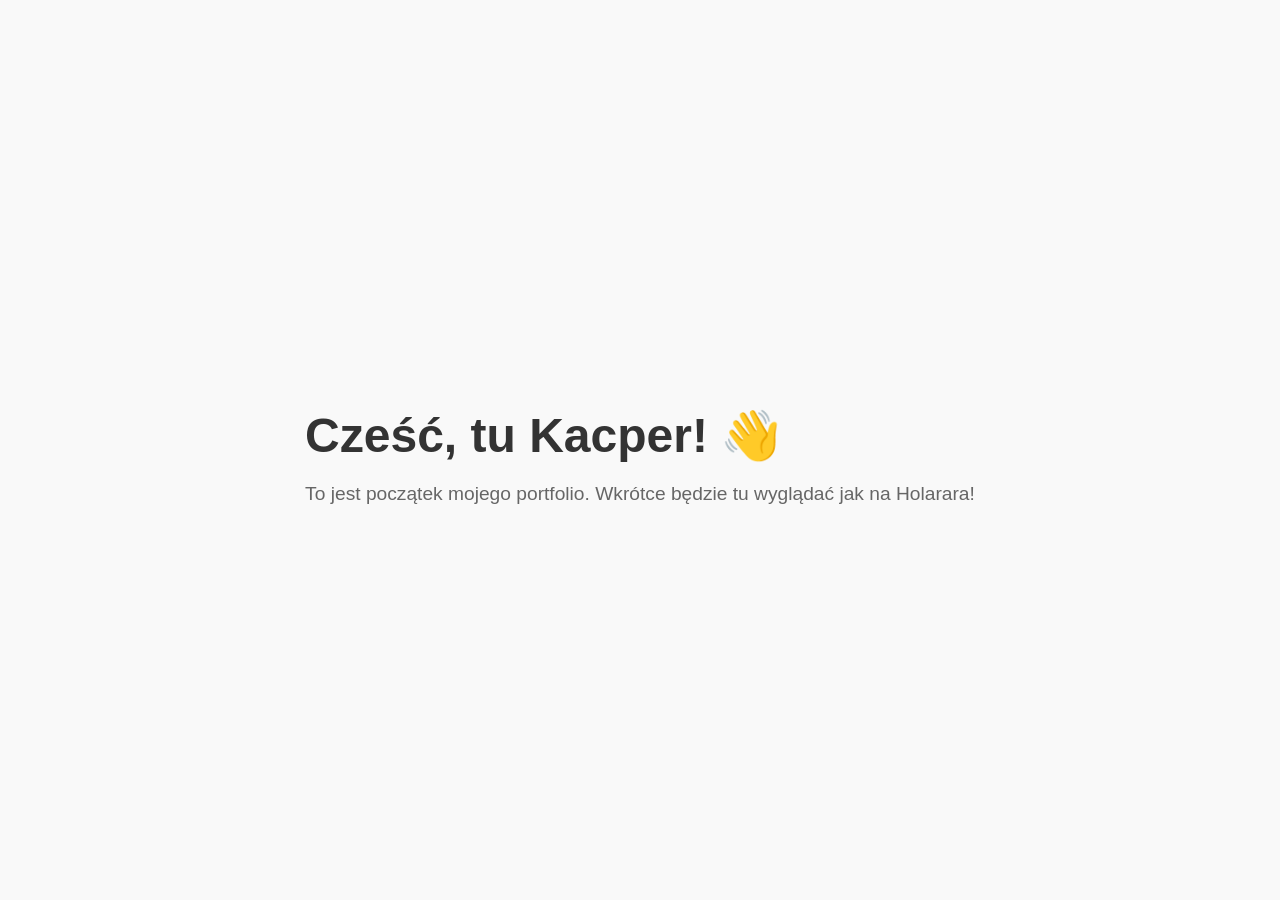
==== index.html @ 9e311e64 "first site" ====
<!DOCTYPE html>
<html lang="pl">
<head>
    <meta charset="UTF-8">
    <meta name="viewport" content="width=device-width, initial-scale=1.0">
    <title>Kacper Kaźmierczak - Portfolio IT</title>
    <style>
        body {
            font-family: 'Segoe UI', Tahoma, Geneva, Verdana, sans-serif;
            background-color: #f9f9f9;
            color: #333;
            display: flex;
            flex-direction: column;
            align-items: center;
            justify-content: center;
            height: 100vh;
            margin: 0;
        }
        h1 {
            font-size: 3rem;
            margin-bottom: 10px;
        }
        p {
            font-size: 1.2rem;
            color: #666;
        }
    </style>
</head>
<body>

    <header>
        <h1>Cześć, tu Kacper! 👋</h1>
        <p>To jest początek mojego portfolio. Wkrótce będzie tu wyglądać jak na Holarara!</p>
    </header>

</body>
</html>
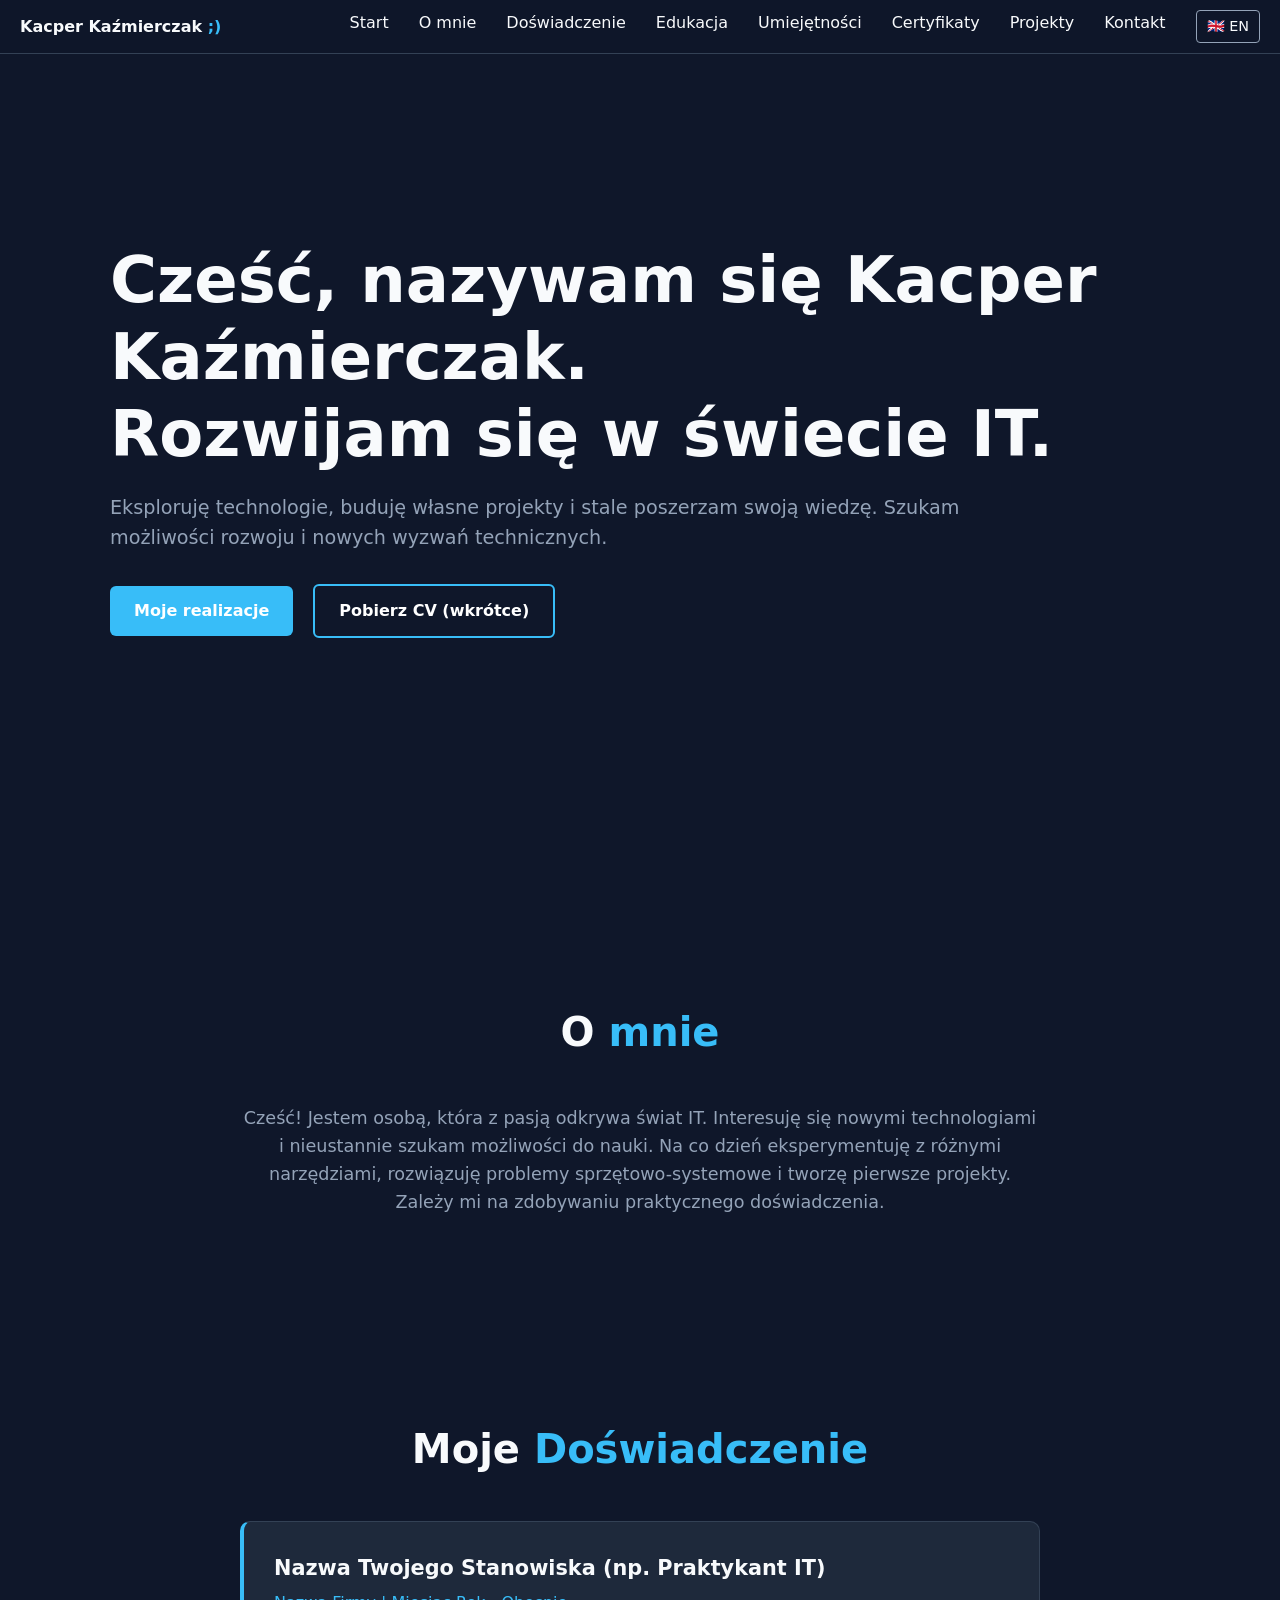
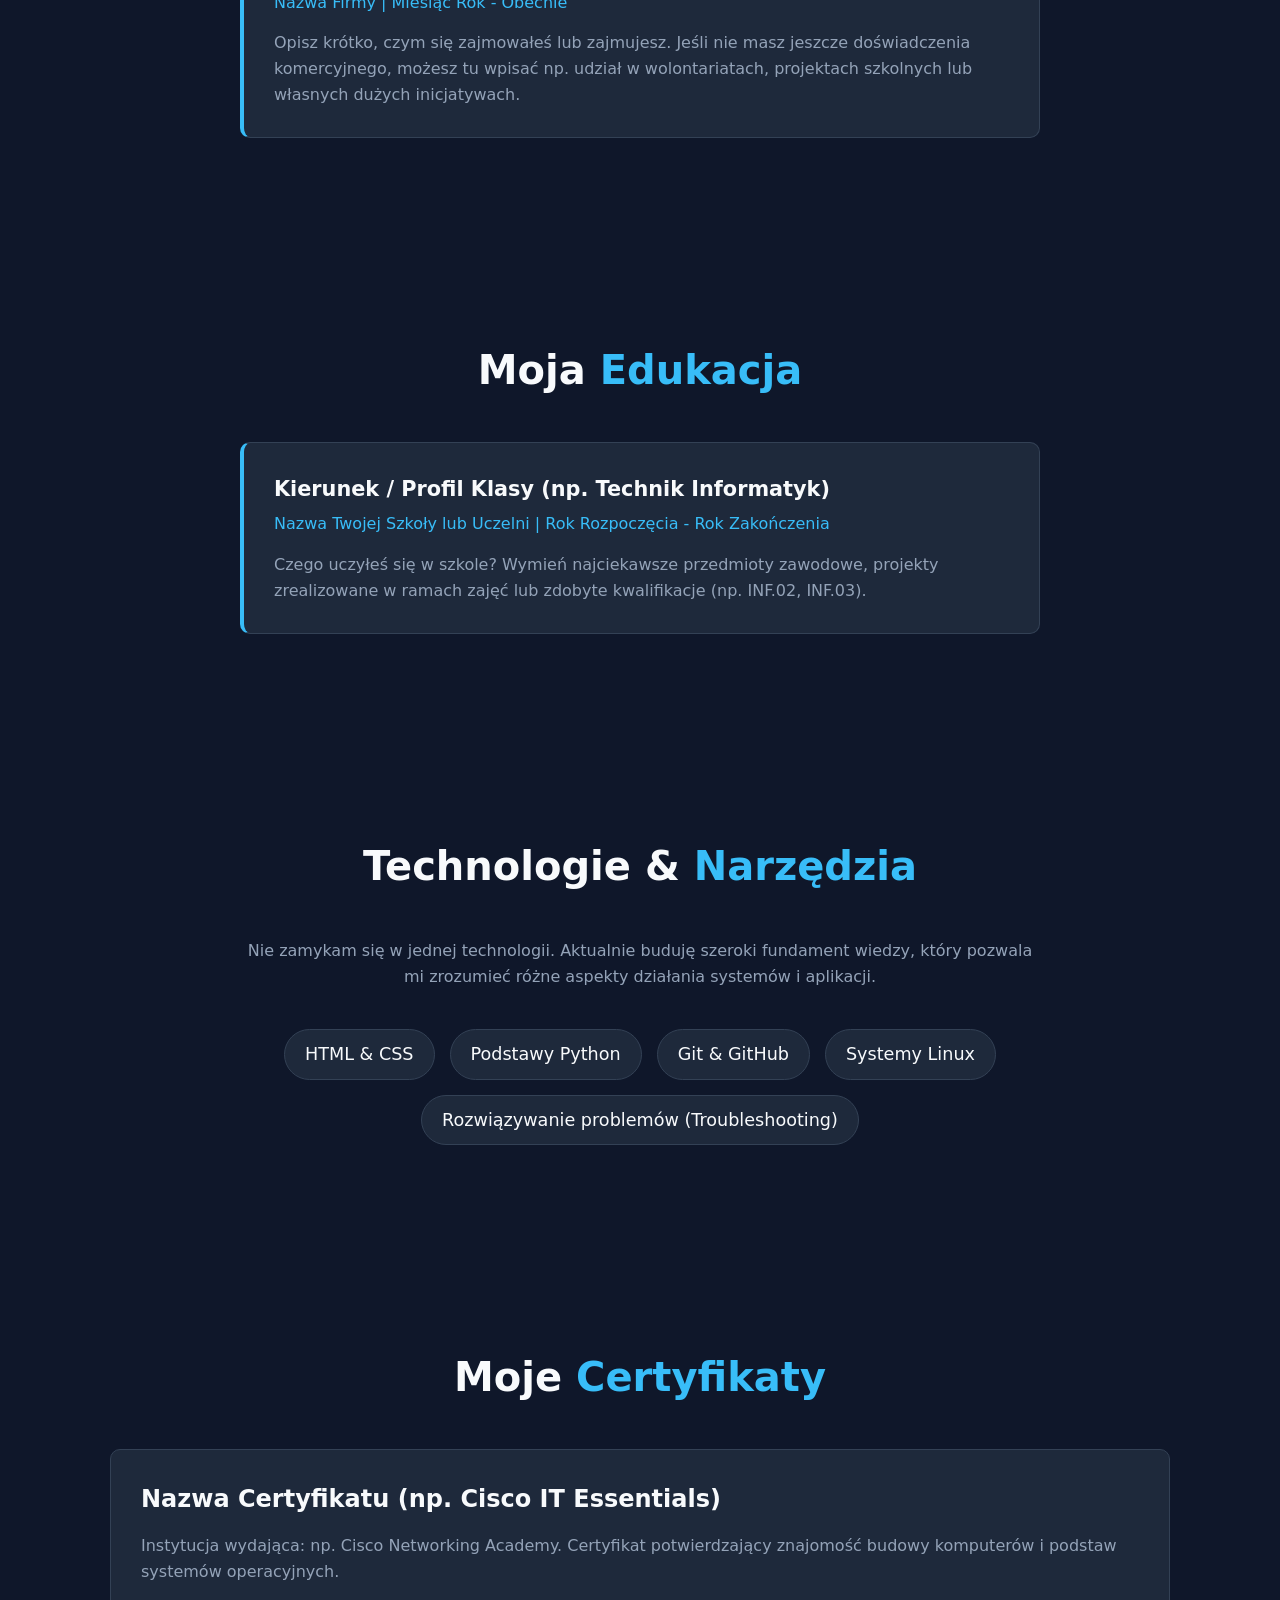
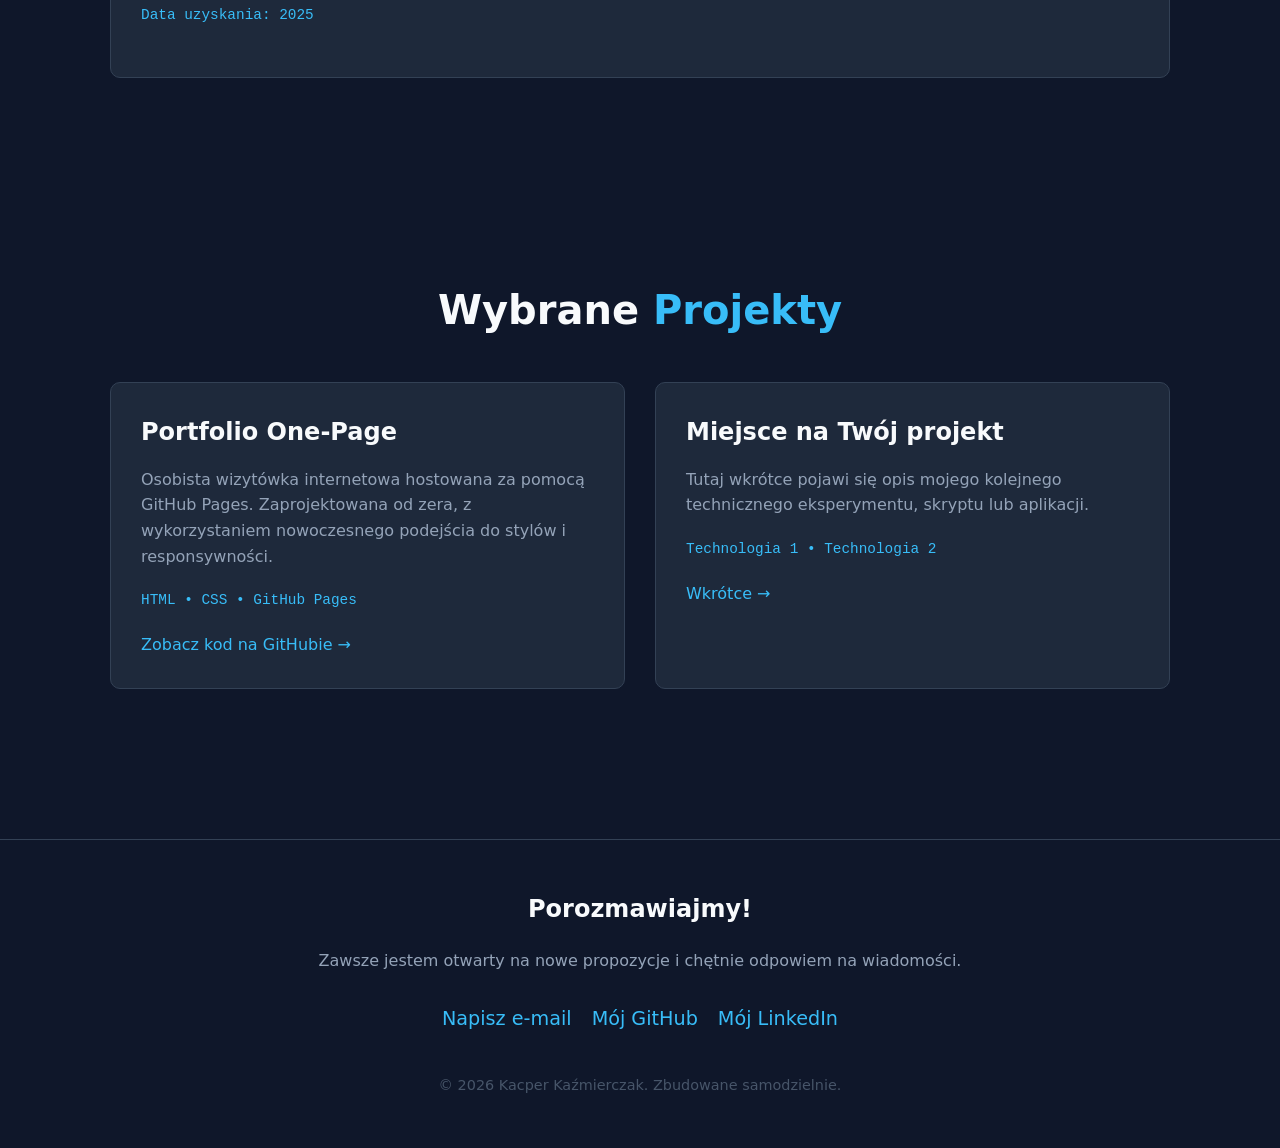
==== commit f8dbd035: "first look at the website" ====
--- a/index.html
+++ b/index.html
@@ -3,35 +3,137 @@
 <head>
     <meta charset="UTF-8">
     <meta name="viewport" content="width=device-width, initial-scale=1.0">
-    <title>Kacper Kaźmierczak - Portfolio IT</title>
-    <style>
-        body {
-            font-family: 'Segoe UI', Tahoma, Geneva, Verdana, sans-serif;
-            background-color: #f9f9f9;
-            color: #333;
-            display: flex;
-            flex-direction: column;
-            align-items: center;
-            justify-content: center;
-            height: 100vh;
-            margin: 0;
-        }
-        h1 {
-            font-size: 3rem;
-            margin-bottom: 10px;
-        }
-        p {
-            font-size: 1.2rem;
-            color: #666;
-        }
-    </style>
+    <title>Kacper Kaźmierczak - Portfolio</title>
+    <link rel="stylesheet" href="style.css">
 </head>
 <body>
 
     <header>
-        <h1>Cześć, tu Kacper! 👋</h1>
-        <p>To jest początek mojego portfolio. Wkrótce będzie tu wyglądać jak na Holarara!</p>
+        <nav>
+            <div class="logo">Kacper Kaźmierczak <span>;)</span></div>
+            <ul class="nav-links">
+                <li><a href="#hero">Start</a></li>
+                <li><a href="#about">O mnie</a></li>
+                <li><a href="#experience">Doświadczenie</a></li>
+                <li><a href="#education">Edukacja</a></li>
+                <li><a href="#skills">Umiejętności</a></li>
+                <li><a href="#certifications">Certyfikaty</a></li>
+                <li><a href="#projects">Projekty</a></li>
+                <li><a href="#contact">Kontakt</a></li>
+                <li><a href="en.html" class="lang-switch">🇬🇧 EN</a></li>
+            </ul>
+        </nav>
     </header>
 
+    <main>
+        <!-- Sekcja Główna -->
+        <section id="hero">
+            <h1>Cześć, nazywam się Kacper Kaźmierczak. <br>Rozwijam się w świecie IT.</h1>
+            <p>Eksploruję technologie, buduję własne projekty i stale poszerzam swoją wiedzę. Szukam możliwości rozwoju i nowych wyzwań technicznych.</p>
+            <div>
+                <a href="#projects" class="btn">Moje realizacje</a>
+                <a href="#" class="btn btn-outline">Pobierz CV (wkrótce)</a>
+            </div>
+        </section>
+
+        <!-- NOWE: Sekcja O mnie -->
+        <section id="about">
+            <h2 class="section-title">O <span>mnie</span></h2>
+            <p style="text-align: center; color: var(--text-muted); max-width: 800px; margin: 0 auto; font-size: 1.1rem;">
+                Cześć! Jestem osobą, która z pasją odkrywa świat IT. Interesuję się nowymi technologiami i nieustannie szukam możliwości do nauki. Na co dzień eksperymentuję z różnymi narzędziami, rozwiązuję problemy sprzętowo-systemowe i tworzę pierwsze projekty. Zależy mi na zdobywaniu praktycznego doświadczenia.
+            </p>
+        </section>
+
+        <!-- NOWE: Sekcja Doświadczenie -->
+        <section id="experience">
+            <h2 class="section-title">Moje <span>Doświadczenie</span></h2>
+            <div class="timeline">
+                
+                <div class="timeline-item">
+                    <h3>Nazwa Twojego Stanowiska (np. Praktykant IT)</h3>
+                    <h4>Nazwa Firmy | Miesiąc Rok - Obecnie</h4>
+                    <p>Opisz krótko, czym się zajmowałeś lub zajmujesz. Jeśli nie masz jeszcze doświadczenia komercyjnego, możesz tu wpisać np. udział w wolontariatach, projektach szkolnych lub własnych dużych inicjatywach.</p>
+                </div>
+
+            </div>
+        </section>
+
+        <!-- NOWE: Sekcja Edukacja -->
+        <section id="education">
+            <h2 class="section-title">Moja <span>Edukacja</span></h2>
+            <div class="timeline">
+                
+                <div class="timeline-item">
+                    <h3>Kierunek / Profil Klasy (np. Technik Informatyk)</h3>
+                    <h4>Nazwa Twojej Szkoły lub Uczelni | Rok Rozpoczęcia - Rok Zakończenia</h4>
+                    <p>Czego uczyłeś się w szkole? Wymień najciekawsze przedmioty zawodowe, projekty zrealizowane w ramach zajęć lub zdobyte kwalifikacje (np. INF.02, INF.03).</p>
+                </div>
+
+            </div>
+        </section>
+
+        <!-- Sekcja Umiejętności (dawniej O mnie) -->
+        <section id="skills">
+            <h2 class="section-title">Technologie & <span>Narzędzia</span></h2>
+            <p style="text-align: center; color: var(--text-muted); margin-bottom: 40px; max-width: 800px; margin-left: auto; margin-right: auto;">
+                Nie zamykam się w jednej technologii. Aktualnie buduję szeroki fundament wiedzy, który pozwala mi zrozumieć różne aspekty działania systemów i aplikacji.
+            </p>
+            <div class="skills-grid">
+                <div class="skill-tag">HTML & CSS</div>
+                <div class="skill-tag">Podstawy Python</div>
+                <div class="skill-tag">Git & GitHub</div>
+                <div class="skill-tag">Systemy Linux</div>
+                <div class="skill-tag">Rozwiązywanie problemów (Troubleshooting)</div>
+            </div>
+        </section>
+
+        <!-- NOWE: Sekcja Certyfikaty -->
+        <section id="certifications">
+            <h2 class="section-title">Moje <span>Certyfikaty</span></h2>
+            <div class="projects-grid"> <!-- Używamy tego samego gridu co w projektach dla spójności -->
+                
+                <div class="project-card">
+                    <h3>Nazwa Certyfikatu (np. Cisco IT Essentials)</h3>
+                    <p>Instytucja wydająca: np. Cisco Networking Academy. Certyfikat potwierdzający znajomość budowy komputerów i podstaw systemów operacyjnych.</p>
+                    <div class="tech-stack">Data uzyskania: 2025</div>
+                </div>
+
+            </div>
+        </section>
+
+        <!-- Sekcja Projekty -->
+        <section id="projects">
+            <h2 class="section-title">Wybrane <span>Projekty</span></h2>
+            <div class="projects-grid">
+                <div class="project-card">
+                    <h3>Portfolio One-Page</h3>
+                    <p>Osobista wizytówka internetowa hostowana za pomocą GitHub Pages. Zaprojektowana od zera, z wykorzystaniem nowoczesnego podejścia do stylów i responsywności.</p>
+                    <div class="tech-stack">HTML &bull; CSS &bull; GitHub Pages</div>
+                    <a href="https://github.com/KaziuXDD/KaziuXDD.github.io" target="_blank">Zobacz kod na GitHubie &rarr;</a>
+                </div>
+
+                <div class="project-card">
+                    <h3>Miejsce na Twój projekt</h3>
+                    <p>Tutaj wkrótce pojawi się opis mojego kolejnego technicznego eksperymentu, skryptu lub aplikacji.</p>
+                    <div class="tech-stack">Technologia 1 &bull; Technologia 2</div>
+                    <a href="#">Wkrótce &rarr;</a>
+                </div>
+            </div>
+        </section>
+    </main>
+
+    <!-- Stopka -->
+    <footer id="contact">
+        <h2 style="margin-bottom: 20px;">Porozmawiajmy!</h2>
+        <p style="color: var(--text-muted); margin-bottom: 30px;">Zawsze jestem otwarty na nowe propozycje i chętnie odpowiem na wiadomości.</p>
+        
+        <div class="social-links">
+            <a href="mailto:twoj@email.com">Napisz e-mail</a>
+            <a href="https://github.com/KaziuXDD" target="_blank">Mój GitHub</a>
+            <a href="#" target="_blank">Mój LinkedIn</a>
+        </div>
+        <p style="color: #475569; font-size: 0.9rem; margin-top: 40px;">&copy; 2026 Kacper Kaźmierczak. Zbudowane samodzielnie.</p>
+    </footer>
+
 </body>
-</html>
+</html>
--- a/style.css
+++ b/style.css
@@ -0,0 +1,278 @@
+:root {
+            --bg-color: #0f172a; /* Ciemnogranatowe tło */
+            --surface-color: #1e293b; /* Jaśniejsze tło dla kart */
+            --text-main: #f8fafc; /* Główny tekst */
+            --text-muted: #94a3b8; /* Szary tekst */
+            --accent: #38bdf8; /* Jasnoniebieski akcent */
+            --accent-hover: #0284c7;
+        }
+
+        * {
+            margin: 0;
+            padding: 0;
+            box-sizing: border-box;
+            font-family: 'Segoe UI', system-ui, sans-serif;
+        }
+
+        html {
+            scroll-behavior: smooth; /* Płynne przewijanie do sekcji */
+        }
+
+        body {
+            background-color: var(--bg-color);
+            color: var(--text-main);
+            line-height: 1.6;
+        }
+
+        a {
+            text-decoration: none;
+            color: var(--accent);
+            transition: color 0.3s;
+        }
+
+        a:hover {
+            color: var(--accent-hover);
+        }
+
+        /* --- NAWIGACJA --- */
+        header {
+            position: fixed;
+            top: 0;
+            width: 100%;
+            background-color: rgba(15, 23, 42, 0.9);
+            backdrop-filter: blur(10px);
+            padding: 10px 0;
+            z-index: 1000;
+            border-bottom: 1px solid #334155;
+        }
+
+        nav {
+            margin: 0 auto;
+            display: flex;
+            justify-content: space-between;
+            align-items: center;
+            padding: 0 20px;
+            font-size: 1rem;
+        }
+
+        /* --- ZMIANA JĘZYKA --- */
+.lang-switch {
+    display: inline-block;
+    padding: 4px 10px;
+    border: 1px solid var(--text-muted);
+    border-radius: 4px;
+    font-size: 0.9rem;
+    transition: all 0.3s;
+}
+
+.lang-switch:hover {
+    border-color: var(--accent);
+    background-color: rgba(56, 189, 248, 0.1);
+}
+
+        .logo {
+            font-size: 1rem;
+            font-weight: bold;
+            color: var(--text-main);
+        }
+
+        .logo span {
+            color: var(--accent);
+        }
+
+        .nav-links {
+            list-style: none;
+            display: flex;
+            gap: 30px;
+        }
+
+        .nav-links a {
+            color: var(--text-main);
+            font-weight: 500;
+        }
+
+        .nav-links a:hover {
+            color: var(--accent);
+        }
+
+        /* --- WSPÓLNE DLA SEKCJI --- */
+        section {
+            padding: 100px 20px;
+            max-width: 1100px;
+            margin: 0 auto;
+        }
+
+        .section-title {
+            font-size: 2.5rem;
+            margin-bottom: 40px;
+            text-align: center;
+        }
+
+        .section-title span {
+            color: var(--accent);
+        }
+
+        /* --- SEKCJA HERO (Powitanie) --- */
+        #hero {
+            height: 100vh;
+            display: flex;
+            flex-direction: column;
+            justify-content: center;
+            align-items: flex-start;
+            padding-top: 80px;
+        }
+
+        #hero h1 {
+            font-size: 4rem;
+            line-height: 1.2;
+            margin-bottom: 20px;
+        }
+
+        #hero p {
+            font-size: 1.2rem;
+            color: var(--text-muted);
+            max-width: 900px;
+            margin-bottom: 30px;
+        }
+
+        .btn {
+            display: inline-block;
+            background-color: var(--accent);
+            color: #fff;
+            padding: 12px 24px;
+            border-radius: 6px;
+            font-weight: bold;
+            transition: background-color 0.3s, transform 0.2s;
+        }
+
+        .btn:hover {
+            background-color: var(--accent-hover);
+            color: #fff;
+            transform: translateY(-2px);
+        }
+
+        .btn-outline {
+            background-color: transparent;
+            border: 2px solid var(--accent);
+            margin-left: 15px;
+        }
+
+        .btn-outline:hover {
+            background-color: rgba(56, 189, 248, 0.1);
+        }
+
+        /* --- SEKCJA UMIEJĘTNOŚCI --- */
+        .skills-grid {
+            display: flex;
+            flex-wrap: wrap;
+            gap: 15px;
+            justify-content: center;
+        }
+
+        .skill-tag {
+            background-color: var(--surface-color);
+            padding: 10px 20px;
+            border-radius: 30px;
+            border: 1px solid #334155;
+            font-size: 1.1rem;
+        }
+
+        /* --- SEKCJA PROJEKTY --- */
+        .projects-grid {
+            display: grid;
+            grid-template-columns: repeat(auto-fit, minmax(300px, 1fr));
+            gap: 30px;
+        }
+
+        .project-card {
+            background-color: var(--surface-color);
+            border-radius: 10px;
+            padding: 30px;
+            border: 1px solid #334155;
+            transition: transform 0.3s;
+        }
+
+        .project-card:hover {
+            transform: translateY(-5px);
+        }
+
+        .project-card h3 {
+            font-size: 1.5rem;
+            margin-bottom: 15px;
+        }
+
+        .project-card p {
+            color: var(--text-muted);
+            margin-bottom: 20px;
+        }
+
+        .tech-stack {
+            font-size: 0.9rem;
+            color: var(--accent);
+            margin-bottom: 20px;
+            font-family: monospace;
+        }
+
+        /* --- STOPKA / KONTAKT --- */
+        footer {
+            text-align: center;
+            padding: 50px 20px;
+            border-top: 1px solid #334155;
+            margin-top: 50px;
+        }
+
+        .social-links {
+            display: flex;
+            justify-content: center;
+            gap: 20px;
+            margin-bottom: 20px;
+        }
+
+        .social-links a {
+            font-size: 1.2rem;
+        }
+
+        /* --- RESPONSyWNOŚĆ (Dla telefonów) --- */
+        @media (max-width: 768px) {
+            #hero h1 { font-size: 2.5rem; }
+            .nav-links { display: none; } /* Chowa menu na telefonie dla uproszczenia */
+            .btn-outline { margin-left: 0; margin-top: 15px; display: block; width: max-content; }
+        }
+        /* --- TIMELINE (Dla Doświadczenia i Edukacji) --- */
+.timeline {
+    display: flex;
+    flex-direction: column;
+    gap: 20px;
+    max-width: 800px;
+    margin: 0 auto;
+}
+
+.timeline-item {
+    background-color: var(--surface-color);
+    padding: 30px;
+    border-radius: 10px;
+    border: 1px solid #334155;
+    border-left: 4px solid var(--accent); /* Pasek po lewej stronie z Twoim niebieskim kolorem */
+    transition: transform 0.3s;
+}
+
+.timeline-item:hover {
+    transform: translateX(5px); /* Lekko przesuwa się w prawo po najechaniu myszką */
+}
+
+.timeline-item h3 {
+    font-size: 1.3rem;
+    margin-bottom: 5px;
+    color: var(--text-main);
+}
+
+.timeline-item h4 {
+    font-size: 1rem;
+    color: var(--accent);
+    margin-bottom: 15px;
+    font-weight: 500;
+}
+
+.timeline-item p {
+    color: var(--text-muted);
+}
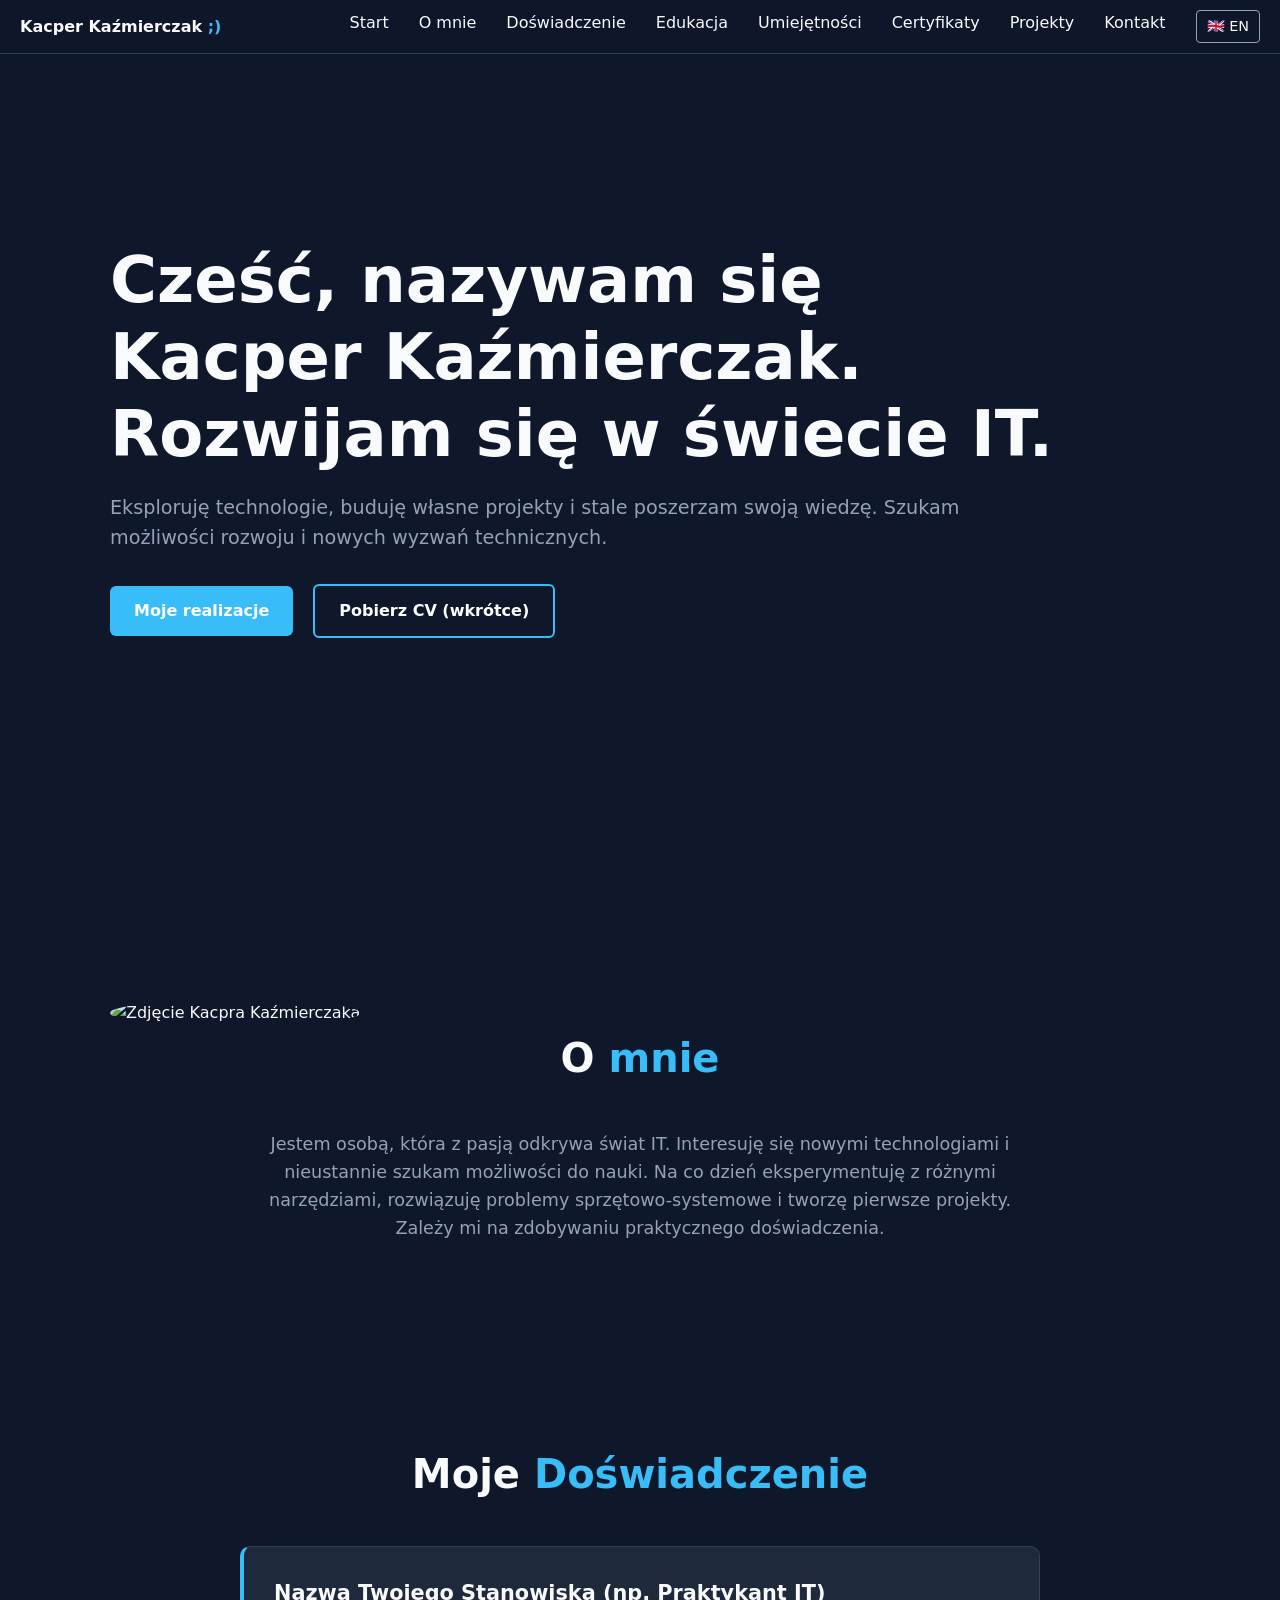
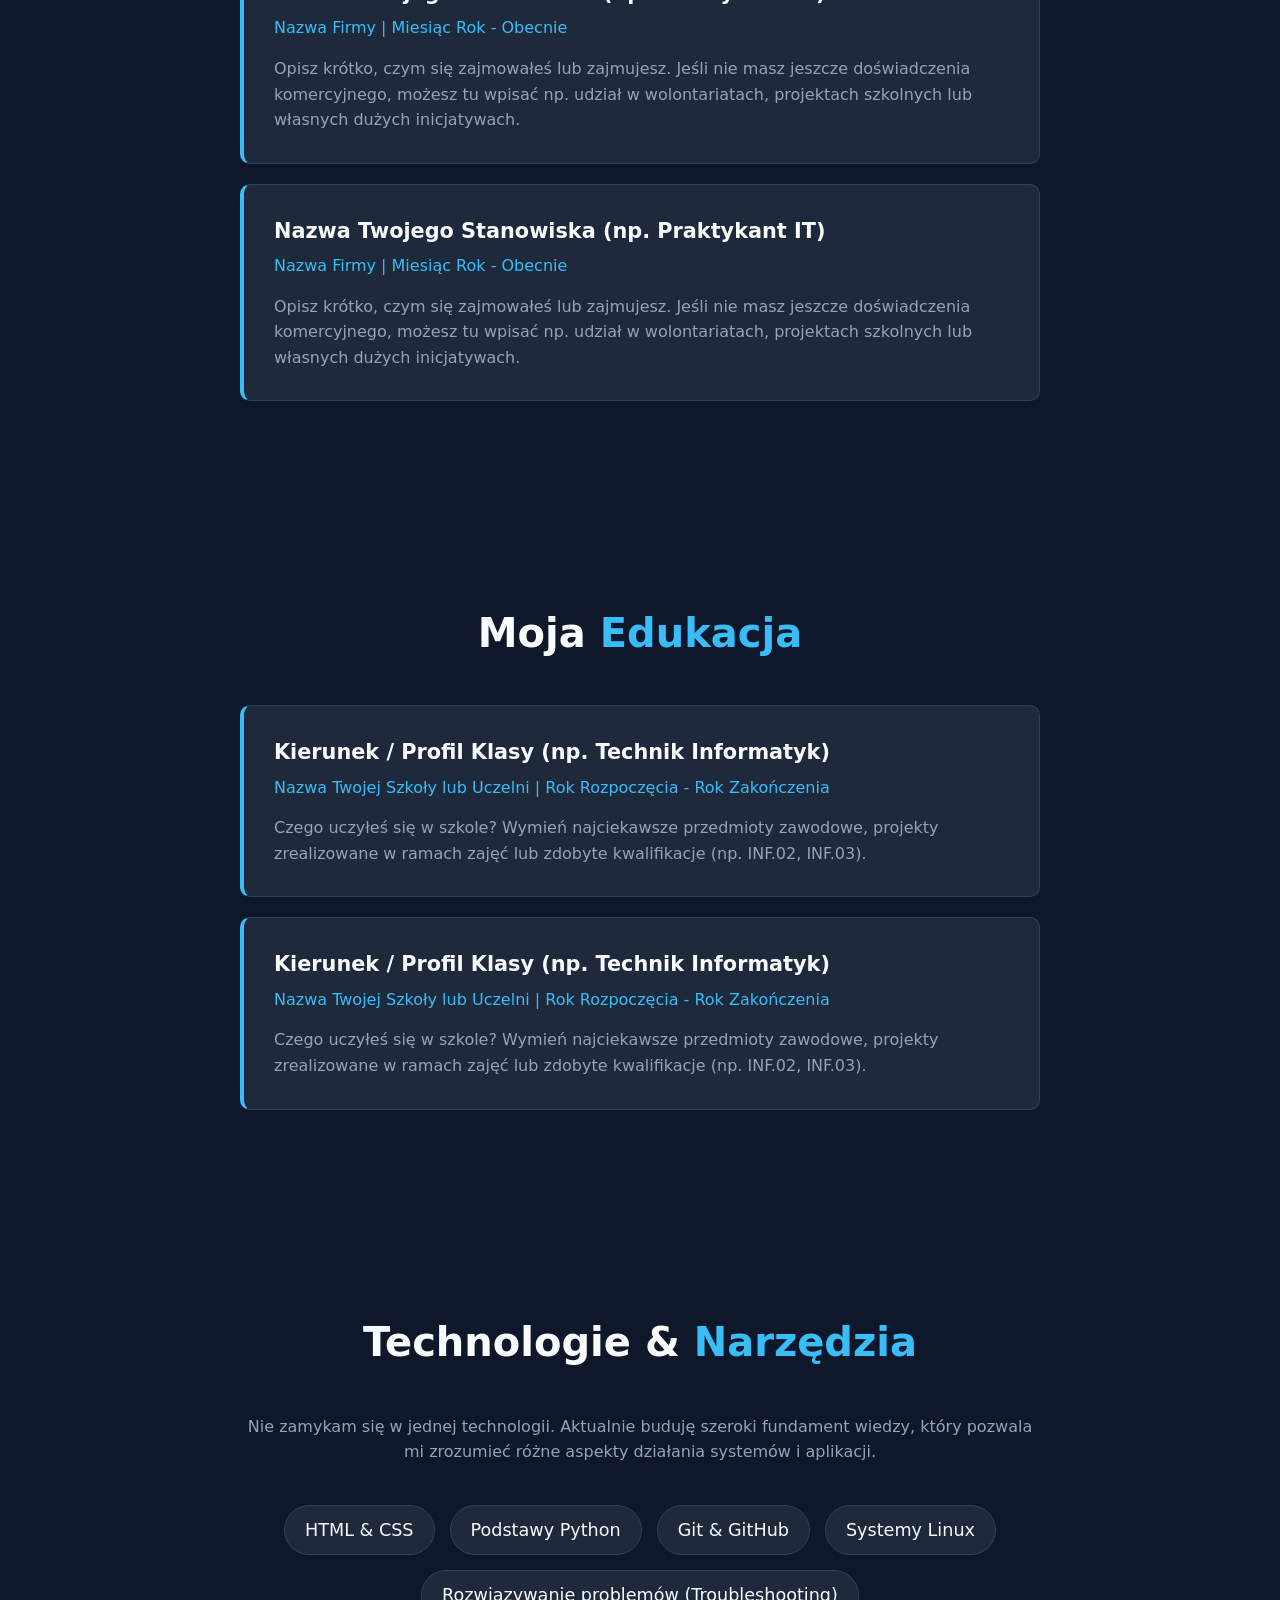
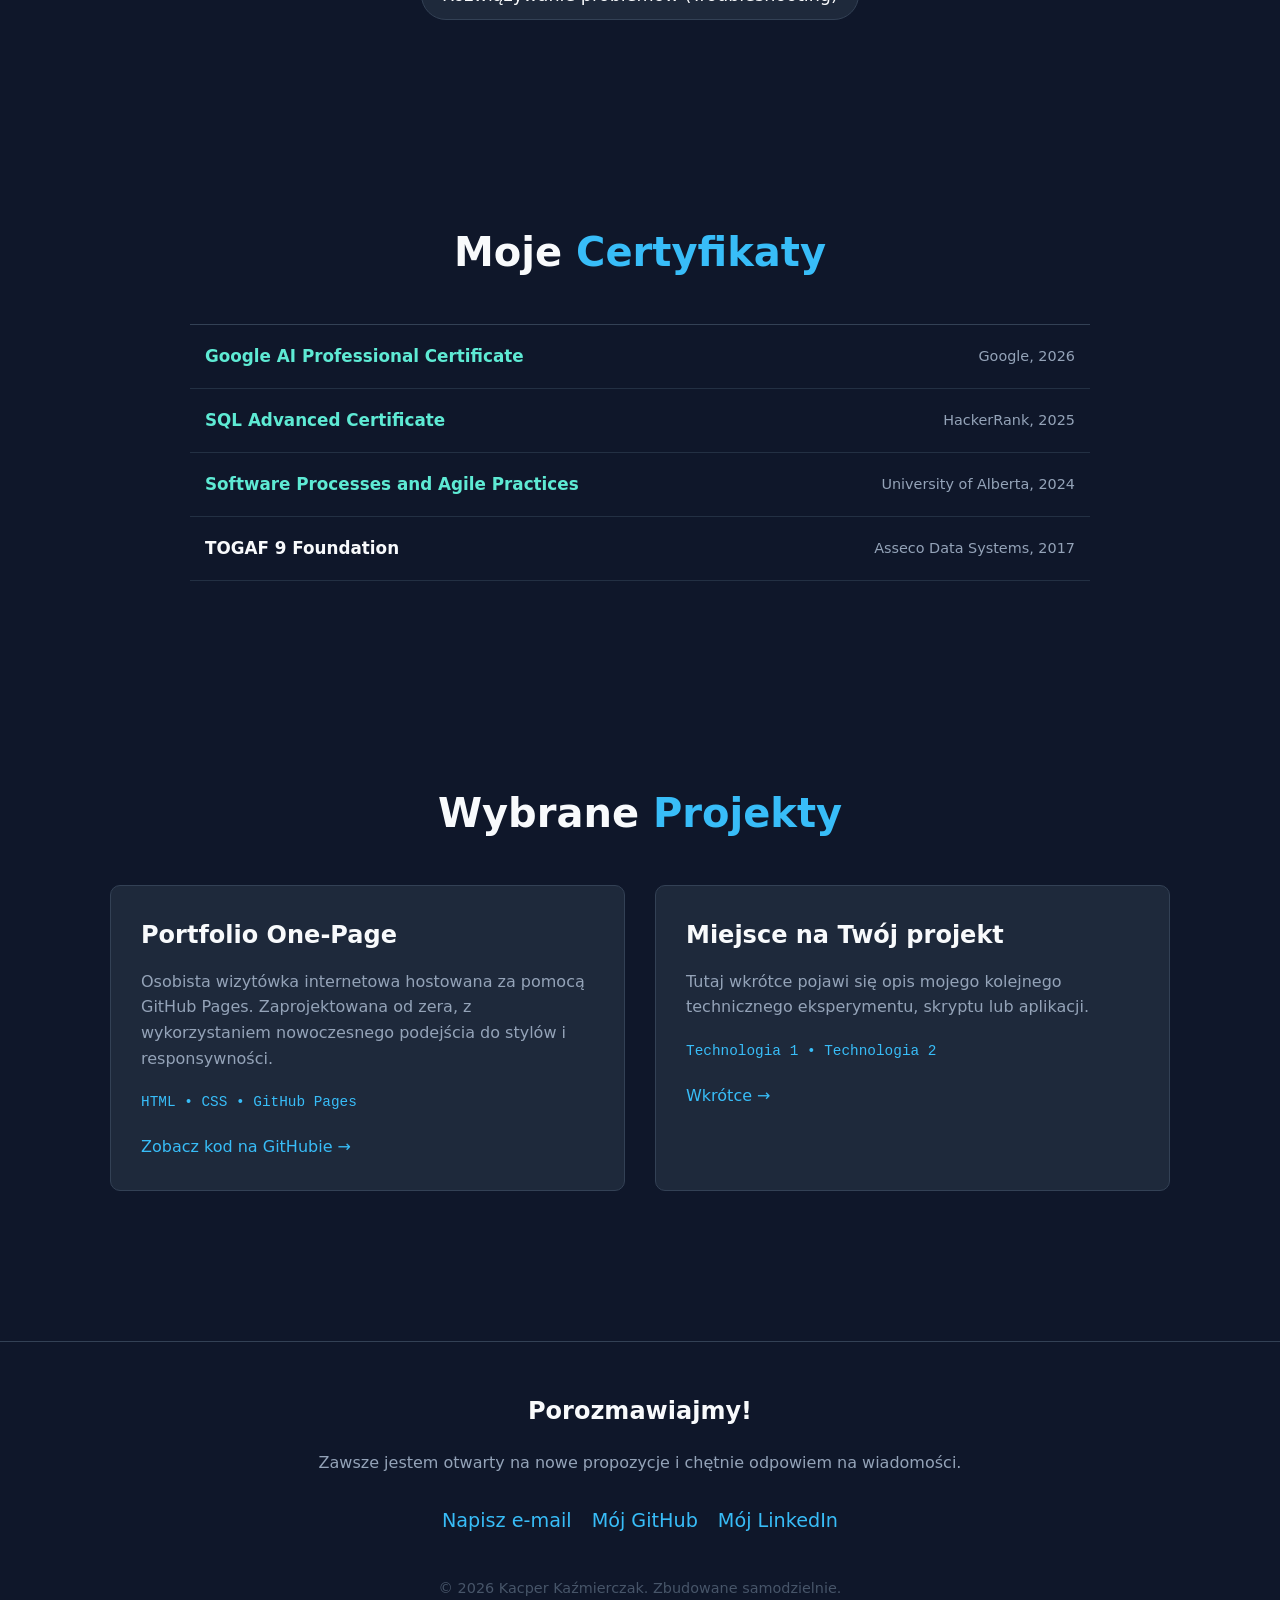
==== commit 3578c53f: "slight new layout" ====
--- a/index.html
+++ b/index.html
@@ -28,7 +28,7 @@
     <main>
         <!-- Sekcja Główna -->
         <section id="hero">
-            <h1>Cześć, nazywam się Kacper Kaźmierczak. <br>Rozwijam się w świecie IT.</h1>
+            <h1>Cześć, nazywam się <br>Kacper Kaźmierczak. <br>Rozwijam się w świecie IT.</h1>
             <p>Eksploruję technologie, buduję własne projekty i stale poszerzam swoją wiedzę. Szukam możliwości rozwoju i nowych wyzwań technicznych.</p>
             <div>
                 <a href="#projects" class="btn">Moje realizacje</a>
@@ -38,10 +38,17 @@
 
         <!-- NOWE: Sekcja O mnie -->
         <section id="about">
-            <h2 class="section-title">O <span>mnie</span></h2>
-            <p style="text-align: center; color: var(--text-muted); max-width: 800px; margin: 0 auto; font-size: 1.1rem;">
-                Cześć! Jestem osobą, która z pasją odkrywa świat IT. Interesuję się nowymi technologiami i nieustannie szukam możliwości do nauki. Na co dzień eksperymentuję z różnymi narzędziami, rozwiązuję problemy sprzętowo-systemowe i tworzę pierwsze projekty. Zależy mi na zdobywaniu praktycznego doświadczenia.
-            </p>
+            <div class="about-image">
+                <img src="images/profile.jpg" alt="Zdjęcie Kacpra Kaźmierczaka" style="border-radius: 50%; width: 200px; height: 200px; object-fit: cover;">
+            </div>
+            <div class="about-content">
+                <h2 class="section-title">O <span>mnie</span></h2>
+                <p style="text-align: center; color: var(--text-muted); max-width: 800px; margin: 0 auto; font-size: 1.1rem;">
+                    Jestem osobą, która z pasją odkrywa świat IT. Interesuję się nowymi technologiami i nieustannie szukam możliwości do nauki. 
+                    Na co dzień eksperymentuję z różnymi narzędziami, rozwiązuję problemy sprzętowo-systemowe i tworzę pierwsze projekty. 
+                    Zależy mi na zdobywaniu praktycznego doświadczenia.
+                </p>
+            </div>
         </section>
 
         <!-- NOWE: Sekcja Doświadczenie -->
@@ -49,6 +56,11 @@
             <h2 class="section-title">Moje <span>Doświadczenie</span></h2>
             <div class="timeline">
                 
+                <div class="timeline-item">
+                    <h3>Nazwa Twojego Stanowiska (np. Praktykant IT)</h3>
+                    <h4>Nazwa Firmy | Miesiąc Rok - Obecnie</h4>
+                    <p>Opisz krótko, czym się zajmowałeś lub zajmujesz. Jeśli nie masz jeszcze doświadczenia komercyjnego, możesz tu wpisać np. udział w wolontariatach, projektach szkolnych lub własnych dużych inicjatywach.</p>
+                </div>
                 <div class="timeline-item">
                     <h3>Nazwa Twojego Stanowiska (np. Praktykant IT)</h3>
                     <h4>Nazwa Firmy | Miesiąc Rok - Obecnie</h4>
@@ -63,6 +75,11 @@
             <h2 class="section-title">Moja <span>Edukacja</span></h2>
             <div class="timeline">
                 
+                <div class="timeline-item">
+                    <h3>Kierunek / Profil Klasy (np. Technik Informatyk)</h3>
+                    <h4>Nazwa Twojej Szkoły lub Uczelni | Rok Rozpoczęcia - Rok Zakończenia</h4>
+                    <p>Czego uczyłeś się w szkole? Wymień najciekawsze przedmioty zawodowe, projekty zrealizowane w ramach zajęć lub zdobyte kwalifikacje (np. INF.02, INF.03).</p>
+                </div>
                 <div class="timeline-item">
                     <h3>Kierunek / Profil Klasy (np. Technik Informatyk)</h3>
                     <h4>Nazwa Twojej Szkoły lub Uczelni | Rok Rozpoczęcia - Rok Zakończenia</h4>
@@ -87,17 +104,34 @@
             </div>
         </section>
 
-        <!-- NOWE: Sekcja Certyfikaty -->
+        <!-- Sekcja Certyfikaty (Układ Listy) -->
         <section id="certifications">
             <h2 class="section-title">Moje <span>Certyfikaty</span></h2>
-            <div class="projects-grid"> <!-- Używamy tego samego gridu co w projektach dla spójności -->
-                
-                <div class="project-card">
-                    <h3>Nazwa Certyfikatu (np. Cisco IT Essentials)</h3>
-                    <p>Instytucja wydająca: np. Cisco Networking Academy. Certyfikat potwierdzający znajomość budowy komputerów i podstaw systemów operacyjnych.</p>
-                    <div class="tech-stack">Data uzyskania: 2025</div>
+            
+            <div class="cert-list">
+                <!-- Pozycja 1 -->
+                <div class="cert-item">
+                    <div class="cert-name highlight">Google AI Professional Certificate</div>
+                    <div class="cert-meta">Google, 2026</div>
                 </div>
 
+                <!-- Pozycja 2 -->
+                <div class="cert-item">
+                    <div class="cert-name highlight">SQL Advanced Certificate</div>
+                    <div class="cert-meta">HackerRank, 2025</div>
+                </div>
+
+                <!-- Pozycja 3 -->
+                <div class="cert-item">
+                    <div class="cert-name highlight">Software Processes and Agile Practices</div>
+                    <div class="cert-meta">University of Alberta, 2024</div>
+                </div>
+
+                <!-- Pozycja 4 (Zwykły biały tekst jak na obrazku) -->
+                <div class="cert-item">
+                    <div class="cert-name">TOGAF 9 Foundation</div>
+                    <div class="cert-meta">Asseco Data Systems, 2017</div>
+                </div>
             </div>
         </section>
 
--- a/style.css
+++ b/style.css
@@ -275,4 +275,67 @@
 
 .timeline-item p {
     color: var(--text-muted);
+}
+
+about-me {
+    max-width: 800px;
+    margin: 0 auto;
+    text-align: center;
+}
+
+/* --- LISTA CERTYFIKATÓW --- */
+.cert-list {
+    display: flex;
+    flex-direction: column;
+    max-width: 900px;
+    margin: 0 auto;
+    border-top: 1px solid #334155; /* Górna linia oddzielająca (jak na zdjęciu) */
+}
+
+.cert-item {
+    display: flex;
+    justify-content: space-between;
+    align-items: center;
+    padding: 18px 15px;
+    border-bottom: 1px solid #233043; /* Delikatna linia pod każdym elementem */
+    transition: background-color 0.2s ease;
+}
+
+/* Efekt najechania myszką (Hover) */
+.cert-item:hover {
+    background-color: rgba(56, 189, 248, 0.08); /* Lekkie, niebieskawe podświetlenie tła */
+}
+
+/* Styl nazwy certyfikatu (lewa strona) */
+.cert-name {
+    font-weight: 600;
+    font-size: 1.05rem;
+    color: var(--text-main); /* Domyślnie biały tekst */
+}
+
+/* Klasa dla kolorowego tekstu z obrazka (miętowy/jasnozielony) */
+.cert-name.highlight {
+    color: #5eead4; /* Miętowy odcień, dopasowany do ciemnego tła */
+}
+
+/* Styl dla wydawcy i daty (prawa strona) */
+.cert-meta {
+    font-size: 0.9rem;
+    color: var(--text-muted);
+    text-align: right;
+    white-space: nowrap; /* Zapobiega łamaniu daty na dwie linijki */
+}
+
+/* --- RESPONSyWNOŚĆ CERTYFIKATÓW (Dla telefonów) --- */
+@media (max-width: 600px) {
+    .cert-item {
+        flex-direction: column; /* Na małym ekranie zrzuca datę pod spód */
+        align-items: flex-start;
+        gap: 8px;
+    }
+    
+    .cert-meta {
+        text-align: left;
+        font-size: 0.85rem;
+    }
 }
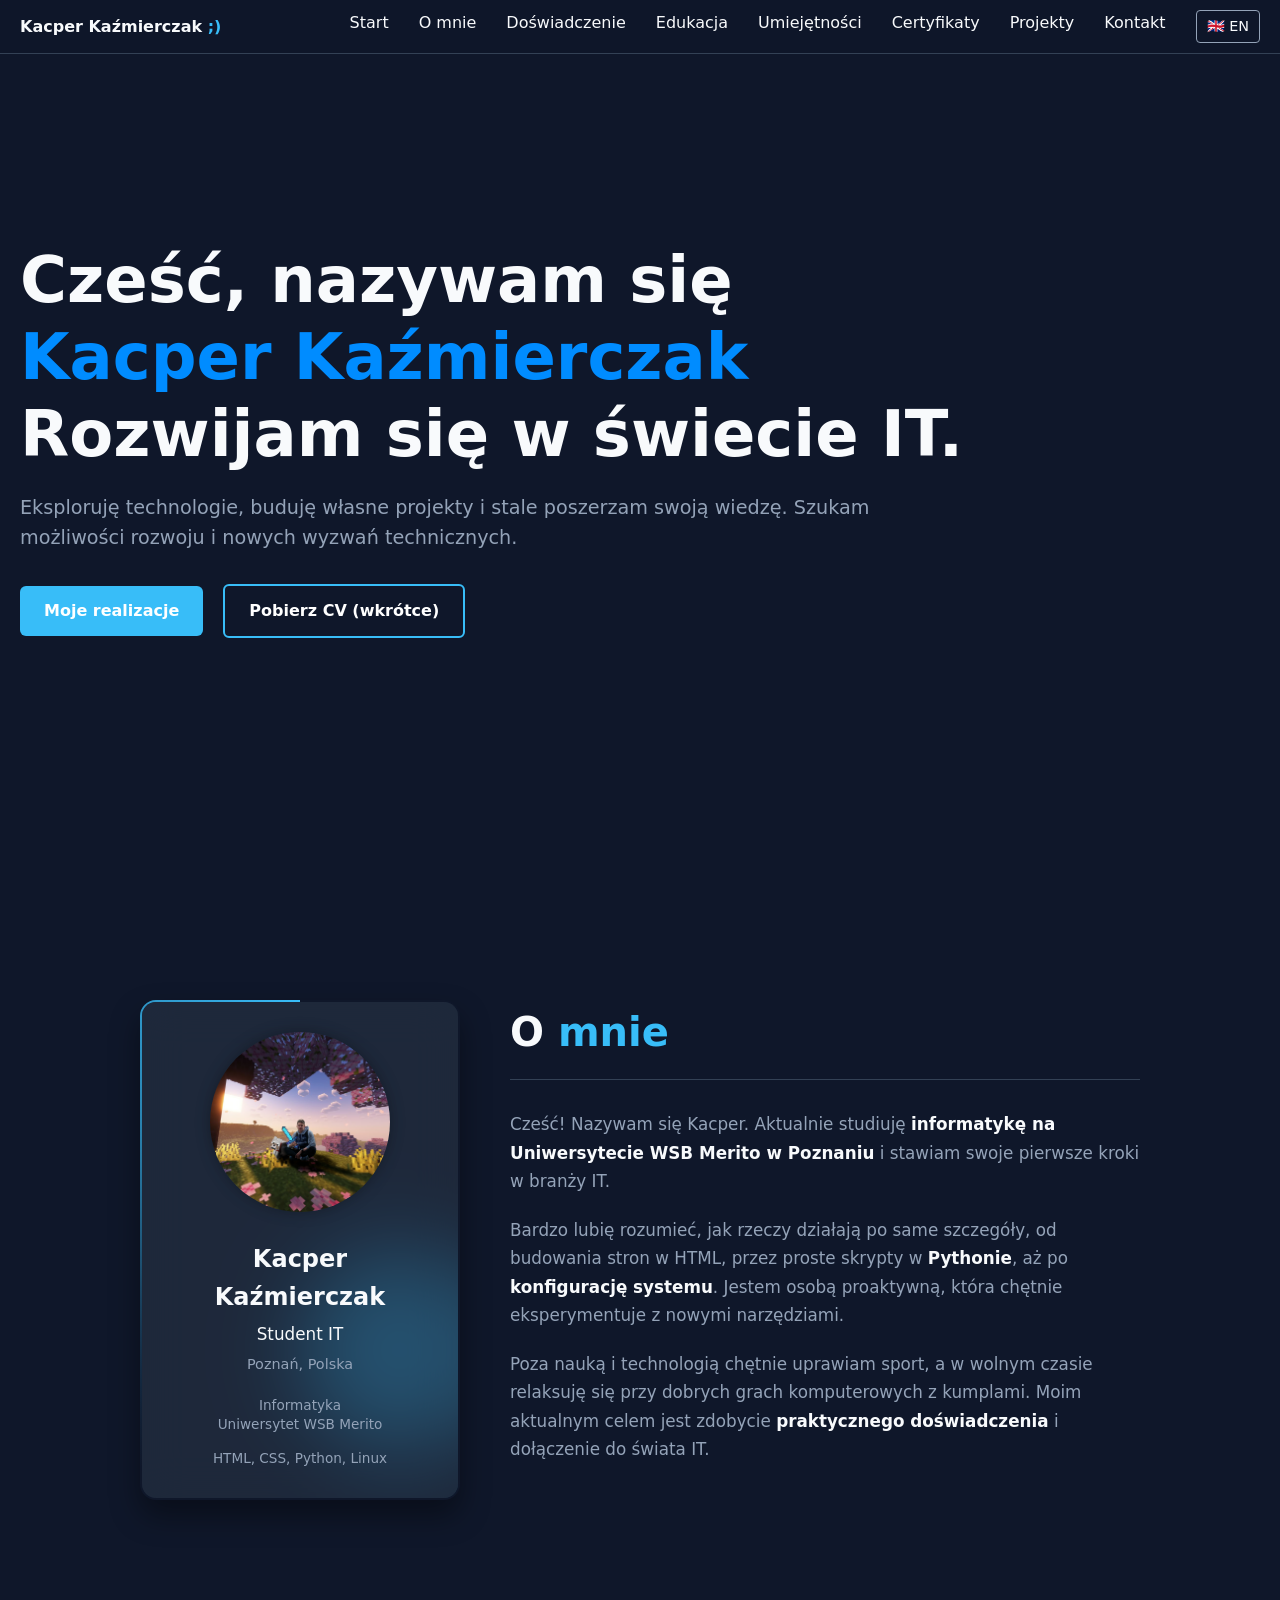
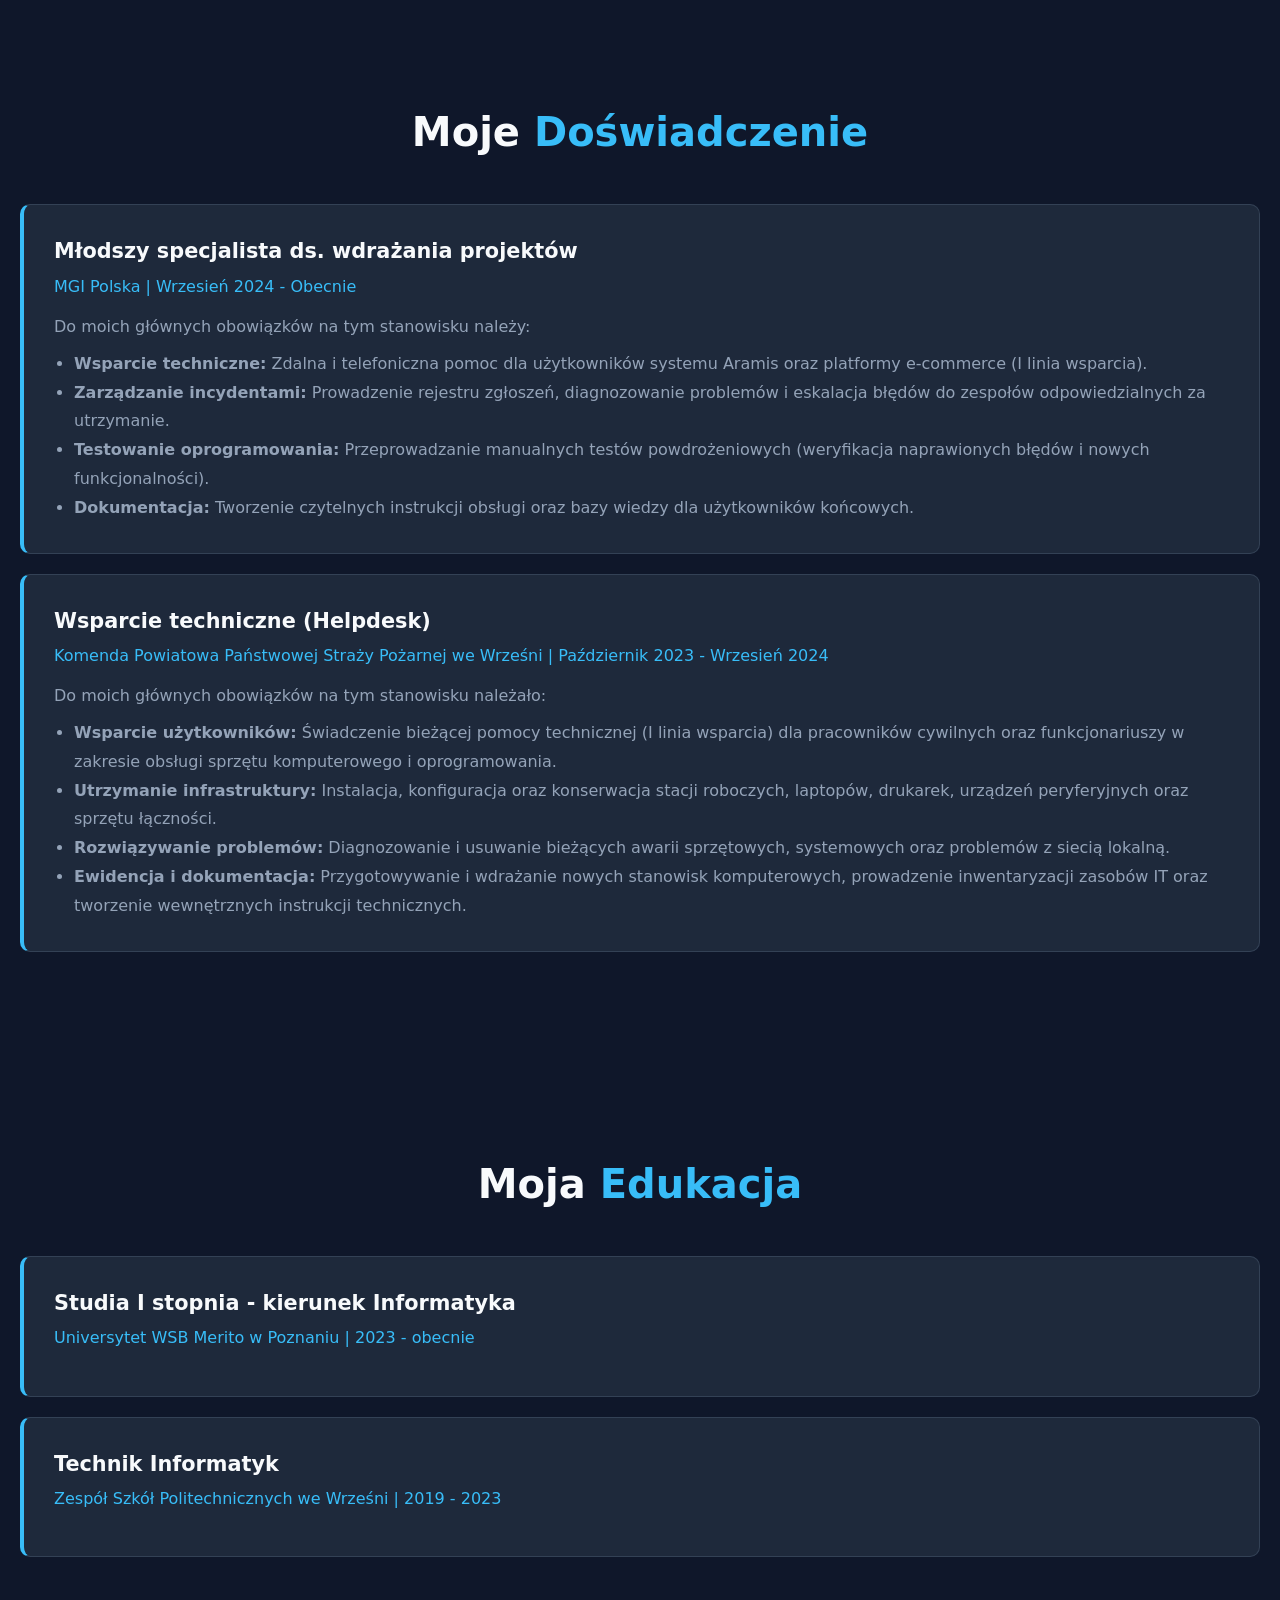
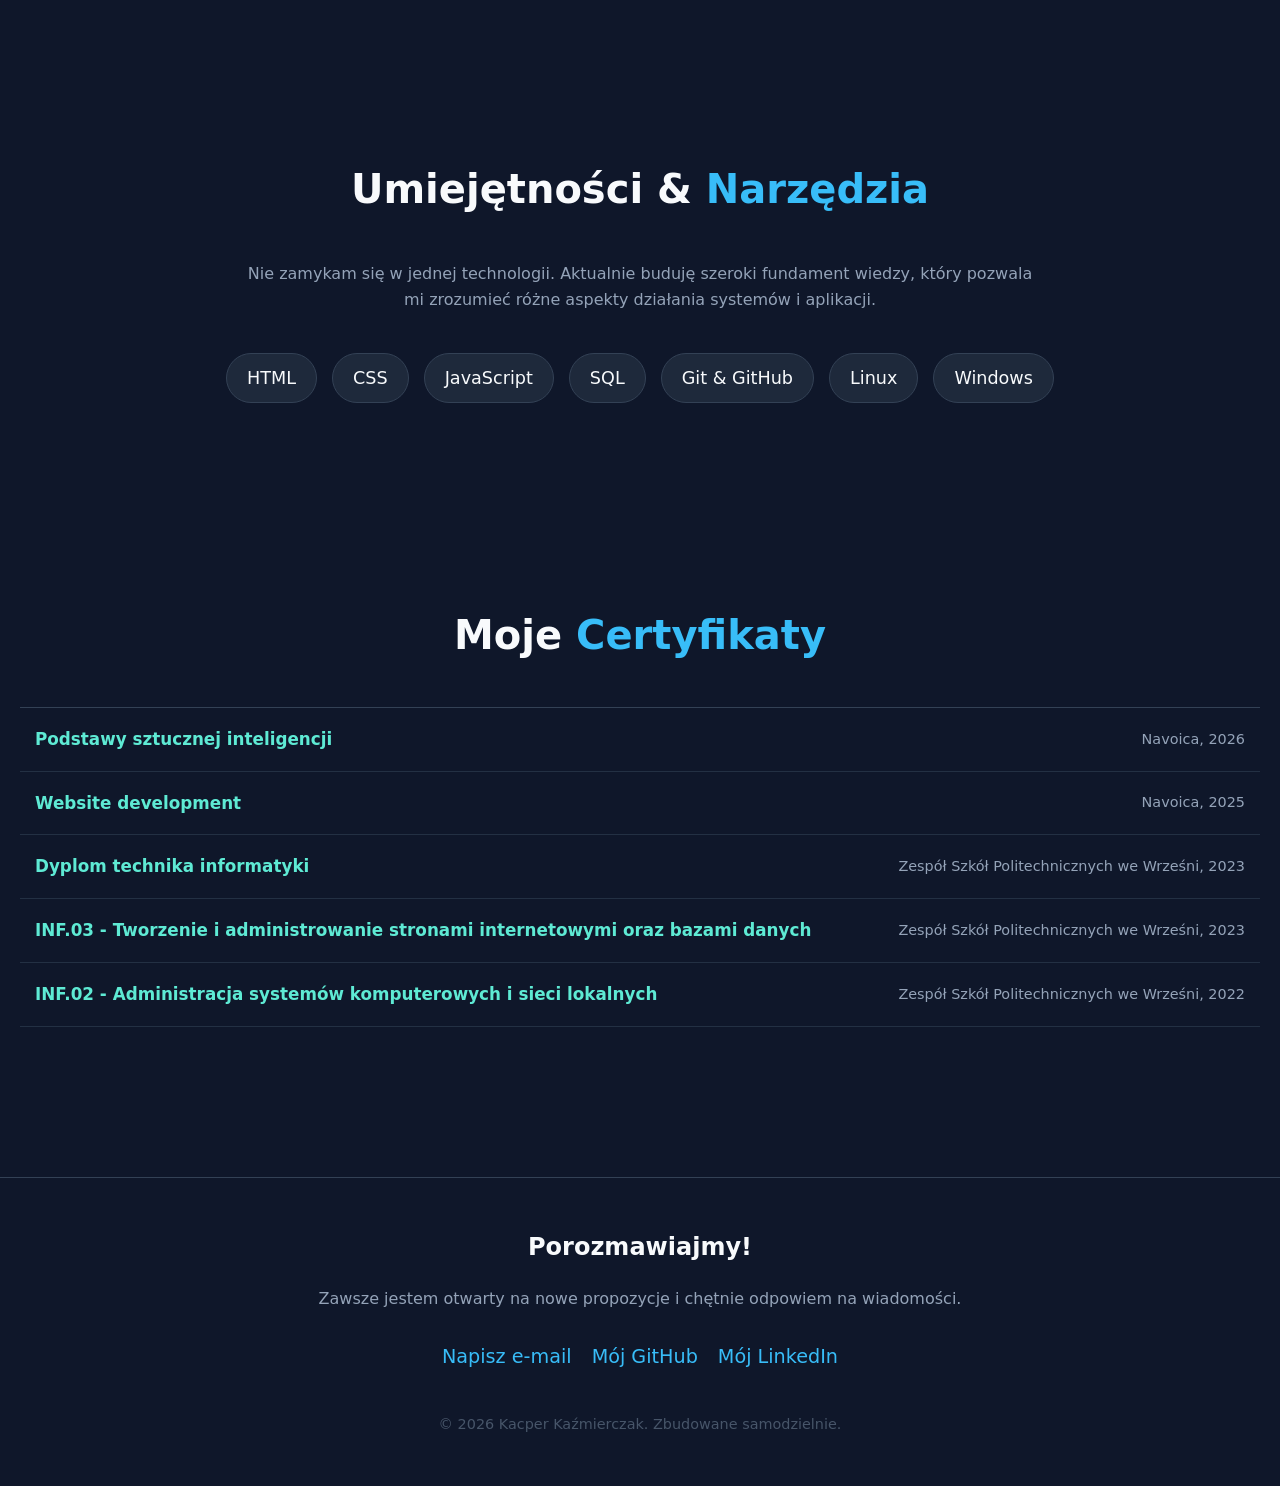
==== commit 7fa09936: "Better sections, more info" ====
--- a/index.html
+++ b/index.html
@@ -28,7 +28,7 @@
     <main>
         <!-- Sekcja Główna -->
         <section id="hero">
-            <h1>Cześć, nazywam się <br>Kacper Kaźmierczak. <br>Rozwijam się w świecie IT.</h1>
+            <h1>Cześć, nazywam się <br><span style="color: rgb(0, 140, 255);">Kacper Kaźmierczak</span> <br>Rozwijam się w świecie IT.</h1>
             <p>Eksploruję technologie, buduję własne projekty i stale poszerzam swoją wiedzę. Szukam możliwości rozwoju i nowych wyzwań technicznych.</p>
             <div>
                 <a href="#projects" class="btn">Moje realizacje</a>
@@ -36,106 +36,160 @@
             </div>
         </section>
 
-        <!-- NOWE: Sekcja O mnie -->
+    <!-- Sekcja O mnie (Dwie kolumny) -->
         <section id="about">
-            <div class="about-image">
-                <img src="images/profile.jpg" alt="Zdjęcie Kacpra Kaźmierczaka" style="border-radius: 50%; width: 200px; height: 200px; object-fit: cover;">
-            </div>
-            <div class="about-content">
-                <h2 class="section-title">O <span>mnie</span></h2>
-                <p style="text-align: center; color: var(--text-muted); max-width: 800px; margin: 0 auto; font-size: 1.1rem;">
-                    Jestem osobą, która z pasją odkrywa świat IT. Interesuję się nowymi technologiami i nieustannie szukam możliwości do nauki. 
-                    Na co dzień eksperymentuję z różnymi narzędziami, rozwiązuję problemy sprzętowo-systemowe i tworzę pierwsze projekty. 
-                    Zależy mi na zdobywaniu praktycznego doświadczenia.
-                </p>
-            </div>
-        </section>
-
-        <!-- NOWE: Sekcja Doświadczenie -->
+            <div class="about-container">
+                
+                <!-- LEWA KOLUMNA: Karta ze zdjęciem i animacją -->
+                <div class="about-sidebar">
+                    <div class="sidebar-inner">
+                        <div class="blob"></div>
+                        <div class="glass-content">
+                            <img src="images/profile.png" alt="Zdjęcie Kacpra Kaźmierczaka" class="profile-pic">
+                            <h3>Kacper Kaźmierczak</h3>
+                            <p class="role">Student IT</p>
+                            <p class="location">Poznań, Polska</p>
+                            
+                            <p class="education-mini">
+                                Informatyka<br>
+                                Uniwersytet WSB Merito
+                            </p>
+                            
+                            <p class="tech-mini">
+                                HTML, CSS, Python, Linux
+                            </p>
+                        </div>
+                    </div>
+                </div>
+
+                <!-- PRAWA KOLUMNA: Główny tekst -->
+                <div class="about-main">
+                    <h2 class="about-heading">O <span>mnie</span></h2>
+                    
+                    <p>
+                        Cześć! Nazywam się Kacper. Aktualnie studiuję <strong>informatykę na Uniwersytecie WSB Merito w Poznaniu</strong> i stawiam swoje pierwsze kroki w branży IT.
+                    </p>
+                    
+                    <p>
+                        Bardzo lubię rozumieć, jak rzeczy działają po same szczegóły, od budowania stron w HTML, przez proste skrypty w <strong>Pythonie</strong>, aż po <strong>konfigurację systemu</strong>. Jestem osobą proaktywną, która chętnie eksperymentuje z nowymi narzędziami.
+                    </p>
+                    
+                    <p>
+                        Poza nauką i technologią chętnie uprawiam sport, a w wolnym czasie relaksuję się przy dobrych grach komputerowych z kumplami. Moim aktualnym celem jest zdobycie <strong>praktycznego doświadczenia</strong> i dołączenie do świata IT.
+                    </p>
+                </div>
+                
+            </div> <!-- Koniec about-container -->
+        </section>
+
+        <!-- Sekcja Doświadczenie -->
         <section id="experience">
             <h2 class="section-title">Moje <span>Doświadczenie</span></h2>
             <div class="timeline">
                 
                 <div class="timeline-item">
-                    <h3>Nazwa Twojego Stanowiska (np. Praktykant IT)</h3>
-                    <h4>Nazwa Firmy | Miesiąc Rok - Obecnie</h4>
-                    <p>Opisz krótko, czym się zajmowałeś lub zajmujesz. Jeśli nie masz jeszcze doświadczenia komercyjnego, możesz tu wpisać np. udział w wolontariatach, projektach szkolnych lub własnych dużych inicjatywach.</p>
-                </div>
-                <div class="timeline-item">
-                    <h3>Nazwa Twojego Stanowiska (np. Praktykant IT)</h3>
-                    <h4>Nazwa Firmy | Miesiąc Rok - Obecnie</h4>
-                    <p>Opisz krótko, czym się zajmowałeś lub zajmujesz. Jeśli nie masz jeszcze doświadczenia komercyjnego, możesz tu wpisać np. udział w wolontariatach, projektach szkolnych lub własnych dużych inicjatywach.</p>
-                </div>
-
-            </div>
-        </section>
-
-        <!-- NOWE: Sekcja Edukacja -->
+                    <h3>Młodszy specjalista ds. wdrażania projektów</h3>
+                    <h4>MGI Polska | Wrzesień 2024 - Obecnie</h4>
+                    
+                    <p style="margin-bottom: 10px;">Do moich głównych obowiązków na tym stanowisku należy:</p>
+                    
+                    <ul style="color: var(--text-muted); padding-left: 20px; line-height: 1.8;">
+                        <li><strong>Wsparcie techniczne:</strong> Zdalna i telefoniczna pomoc dla użytkowników systemu Aramis oraz platformy e-commerce (I linia wsparcia).</li>
+                        <li><strong>Zarządzanie incydentami:</strong> Prowadzenie rejestru zgłoszeń, diagnozowanie problemów i eskalacja błędów do zespołów odpowiedzialnych za utrzymanie.</li>
+                        <li><strong>Testowanie oprogramowania:</strong> Przeprowadzanie manualnych testów powdrożeniowych (weryfikacja naprawionych błędów i nowych funkcjonalności).</li>
+                        <li><strong>Dokumentacja:</strong> Tworzenie czytelnych instrukcji obsługi oraz bazy wiedzy dla użytkowników końcowych.</li>
+                    </ul>
+                </div>
+
+                <div class="timeline-item">
+                    <h3>Wsparcie techniczne (Helpdesk)</h3>
+                    <h4>Komenda Powiatowa Państwowej Straży Pożarnej we Wrześni | Październik 2023 - Wrzesień 2024</h4>
+                    
+                    <p style="margin-bottom: 10px;">Do moich głównych obowiązków na tym stanowisku należało:</p>
+                    
+                    <ul style="color: var(--text-muted); padding-left: 20px; line-height: 1.8;">
+                        <li><strong>Wsparcie użytkowników:</strong> Świadczenie bieżącej pomocy technicznej (I linia wsparcia) dla pracowników cywilnych oraz funkcjonariuszy w zakresie obsługi sprzętu komputerowego i oprogramowania.</li>
+                        <li><strong>Utrzymanie infrastruktury:</strong> Instalacja, konfiguracja oraz konserwacja stacji roboczych, laptopów, drukarek, urządzeń peryferyjnych oraz sprzętu łączności.</li>
+                        <li><strong>Rozwiązywanie problemów:</strong> Diagnozowanie i usuwanie bieżących awarii sprzętowych, systemowych oraz problemów z siecią lokalną.</li>
+                        <li><strong>Ewidencja i dokumentacja:</strong> Przygotowywanie i wdrażanie nowych stanowisk komputerowych, prowadzenie inwentaryzacji zasobów IT oraz tworzenie wewnętrznych instrukcji technicznych.</li>
+                    </ul>
+                </div>
+
+            </div>
+        </section>
+
+        <!-- Sekcja Edukacja -->
         <section id="education">
             <h2 class="section-title">Moja <span>Edukacja</span></h2>
             <div class="timeline">
                 
                 <div class="timeline-item">
-                    <h3>Kierunek / Profil Klasy (np. Technik Informatyk)</h3>
-                    <h4>Nazwa Twojej Szkoły lub Uczelni | Rok Rozpoczęcia - Rok Zakończenia</h4>
-                    <p>Czego uczyłeś się w szkole? Wymień najciekawsze przedmioty zawodowe, projekty zrealizowane w ramach zajęć lub zdobyte kwalifikacje (np. INF.02, INF.03).</p>
-                </div>
-                <div class="timeline-item">
-                    <h3>Kierunek / Profil Klasy (np. Technik Informatyk)</h3>
-                    <h4>Nazwa Twojej Szkoły lub Uczelni | Rok Rozpoczęcia - Rok Zakończenia</h4>
-                    <p>Czego uczyłeś się w szkole? Wymień najciekawsze przedmioty zawodowe, projekty zrealizowane w ramach zajęć lub zdobyte kwalifikacje (np. INF.02, INF.03).</p>
-                </div>
-
-            </div>
-        </section>
-
-        <!-- Sekcja Umiejętności (dawniej O mnie) -->
+                    <h3>Studia I stopnia - kierunek Informatyka</h3>
+                    <h4>Universytet WSB Merito w Poznaniu | 2023 - obecnie</h4>
+                </div>
+                <div class="timeline-item">
+                    <h3>Technik Informatyk</h3>
+                    <h4>Zespół Szkół Politechnicznych we Wrześni | 2019 - 2023</h4>
+                </div>
+
+            </div>
+        </section>
+
+        <!-- Sekcja Umiejętności -->
         <section id="skills">
-            <h2 class="section-title">Technologie & <span>Narzędzia</span></h2>
+            <h2 class="section-title">Umiejętności & <span>Narzędzia</span></h2>
             <p style="text-align: center; color: var(--text-muted); margin-bottom: 40px; max-width: 800px; margin-left: auto; margin-right: auto;">
                 Nie zamykam się w jednej technologii. Aktualnie buduję szeroki fundament wiedzy, który pozwala mi zrozumieć różne aspekty działania systemów i aplikacji.
             </p>
             <div class="skills-grid">
-                <div class="skill-tag">HTML & CSS</div>
-                <div class="skill-tag">Podstawy Python</div>
+                <div class="skill-tag">HTML</div>
+                <div class="skill-tag">CSS</div>
+                <div class="skill-tag">JavaScript</div>
+                <div class="skill-tag">SQL</div>
                 <div class="skill-tag">Git & GitHub</div>
-                <div class="skill-tag">Systemy Linux</div>
-                <div class="skill-tag">Rozwiązywanie problemów (Troubleshooting)</div>
-            </div>
-        </section>
-
-        <!-- Sekcja Certyfikaty (Układ Listy) -->
+                <div class="skill-tag">Linux</div>
+                <div class="skill-tag">Windows</div>
+            </div>
+        </section>
+
+        <!-- Sekcja Certyfikaty -->
         <section id="certifications">
             <h2 class="section-title">Moje <span>Certyfikaty</span></h2>
             
             <div class="cert-list">
-                <!-- Pozycja 1 -->
-                <div class="cert-item">
-                    <div class="cert-name highlight">Google AI Professional Certificate</div>
-                    <div class="cert-meta">Google, 2026</div>
-                </div>
-
-                <!-- Pozycja 2 -->
-                <div class="cert-item">
-                    <div class="cert-name highlight">SQL Advanced Certificate</div>
-                    <div class="cert-meta">HackerRank, 2025</div>
-                </div>
-
-                <!-- Pozycja 3 -->
-                <div class="cert-item">
-                    <div class="cert-name highlight">Software Processes and Agile Practices</div>
-                    <div class="cert-meta">University of Alberta, 2024</div>
-                </div>
-
-                <!-- Pozycja 4 (Zwykły biały tekst jak na obrazku) -->
-                <div class="cert-item">
-                    <div class="cert-name">TOGAF 9 Foundation</div>
-                    <div class="cert-meta">Asseco Data Systems, 2017</div>
-                </div>
-            </div>
-        </section>
-
-        <!-- Sekcja Projekty -->
+                <div class="cert-item">
+                    <a href="https://navoica.pl/certificates/fa1247d4c78c491a90722f70289f905e" target="_blank">
+                        <div class="cert-name highlight">Podstawy sztucznej inteligencji</div>
+                    </a>
+                    <div class="cert-meta">Navoica, 2026</div>
+                </div>
+
+                <div class="cert-item">
+                    <a href="https://navoica.pl/certificates/19e25b0a643c4cf3883a55a0e93643d6" target="_blank">
+                        <div class="cert-name highlight">Website development</div>
+                    </a>
+                    <div class="cert-meta">Navoica, 2025</div>
+                </div>
+                
+                <div class="cert-item">
+                    <div class="cert-name highlight">Dyplom technika informatyki</div>
+                    <div class="cert-meta">Zespół Szkół Politechnicznych we Wrześni, 2023</div>
+                </div>
+
+                <div class="cert-item">
+                    <div class="cert-name highlight">INF.03 - Tworzenie i administrowanie stronami internetowymi oraz bazami danych</div>
+                    <div class="cert-meta">Zespół Szkół Politechnicznych we Wrześni, 2023</div>
+                </div>
+
+                <div class="cert-item">
+                    <div class="cert-name highlight">INF.02 - Administracja systemów komputerowych i sieci lokalnych</div>
+                    <div class="cert-meta">Zespół Szkół Politechnicznych we Wrześni, 2022</div>
+                </div>
+
+            </div>
+        </section>
+
+        <!-- Sekcja Projekty 
         <section id="projects">
             <h2 class="section-title">Wybrane <span>Projekty</span></h2>
             <div class="projects-grid">
@@ -155,7 +209,7 @@
             </div>
         </section>
     </main>
-
+-->
     <!-- Stopka -->
     <footer id="contact">
         <h2 style="margin-bottom: 20px;">Porozmawiajmy!</h2>
--- a/style.css
+++ b/style.css
@@ -98,7 +98,7 @@
         /* --- WSPÓLNE DLA SEKCJI --- */
         section {
             padding: 100px 20px;
-            max-width: 1100px;
+            max-width: 1300px;
             margin: 0 auto;
         }
 
@@ -243,7 +243,7 @@
     display: flex;
     flex-direction: column;
     gap: 20px;
-    max-width: 800px;
+    max-width: 1300px;
     margin: 0 auto;
 }
 
@@ -277,17 +277,188 @@
     color: var(--text-muted);
 }
 
-about-me {
-    max-width: 800px;
+/* =========================================
+   SEKCJA O MNIE (Dwie kolumny)
+   ========================================= */
+
+/* 1. Główny kontener - układa lewą i prawą stronę obok siebie */
+.about-container {
+    display: flex;
+    gap: 50px;
+    max-width: 1000px;
     margin: 0 auto;
+    align-items: flex-start;
+}
+
+/* =========================================
+   LEWA STRONA (Karta z animacją i szkłem)
+   ========================================= */
+
+.about-sidebar {
+    position: relative;
+    flex: 0 0 320px; /* Sztywna szerokość karty */
+    width: 320px;
+    border-radius: 16px;
+    z-index: 1;
+    overflow: hidden;
+    padding: 2px; /* Grubość świetlnej ramki */
+    box-shadow: 0 15px 30px rgba(0, 0, 0, 0.4);
+}
+
+/* Obracający się gradient (ramka) */
+.about-sidebar::before {
+    content: '';
+    position: absolute;
+    top: -50%;
+    left: -50%;
+    width: 200%;
+    height: 200%;
+    background: conic-gradient(from 0deg, transparent 60%, var(--accent) 100%);
+    z-index: -2;
+    animation: rotate-border 4s linear infinite;
+}
+
+@keyframes rotate-border {
+    0% { transform: rotate(0deg); }
+    100% { transform: rotate(360deg); }
+}
+
+/* Wewnętrzny kontener zasłaniający środek ramki */
+.sidebar-inner {
+    position: relative;
+    width: 100%;
+    height: 100%;
+    background-color: var(--surface-color);
+    border-radius: 14px;
+    overflow: hidden;
+    z-index: 1;
+}
+
+/* Pływająca kula światła pod tekstem */
+.sidebar-inner .blob {
+    position: absolute;
+    z-index: -1;
+    top: 50%;
+    left: 50%;
+    width: 200px;
+    height: 200px;
+    border-radius: 50%;
+    background-color: var(--accent);
+    opacity: 0.7;
+    filter: blur(40px);
+    animation: blob-bounce 6s infinite ease-in-out;
+}
+
+@keyframes blob-bounce {
+    0% { transform: translate(-100%, -100%) translate3d(0, 0, 0); }
+    25% { transform: translate(-100%, -100%) translate3d(80px, 20px, 0); }
+    50% { transform: translate(-100%, -100%) translate3d(80px, 120px, 0); }
+    75% { transform: translate(-100%, -100%) translate3d(-20px, 100px, 0); }
+    100% { transform: translate(-100%, -100%) translate3d(0, 0, 0); }
+}
+
+/* Szklana warstwa (Glassmorphism) */
+.sidebar-inner .glass-content {
+    background: rgba(30, 41, 59, 0.60);
+    backdrop-filter: blur(20px);
+    -webkit-backdrop-filter: blur(20px);
+    border-radius: 14px;
+    padding: 30px;
     text-align: center;
+    width: 100%;
+    height: 100%;
+    box-sizing: border-box; /* Ważne: zapobiega rozpychaniu karty przez padding */
+}
+
+/* Style tekstów i zdjęcia wewnątrz karty */
+.profile-pic {
+    width: 180px;
+    height: 180px;
+    border-radius: 50%;
+    object-fit: cover;
+    margin-bottom: 20px;
+    box-shadow: 0 0 15px rgba(0, 0, 0, 0.3);
+}
+
+.about-sidebar h3 {
+    font-size: 1.5rem;
+    margin-bottom: 5px;
+    color: var(--text-main);
+}
+
+.about-sidebar .role {
+    font-size: 1.05rem;
+    color: var(--text-main);
+    margin-bottom: 5px;
+}
+
+.about-sidebar .location {
+    font-size: 0.9rem;
+    color: var(--text-muted);
+    margin-bottom: 20px;
+}
+
+.about-sidebar .education-mini,
+.about-sidebar .tech-mini {
+    font-size: 0.85rem;
+    color: var(--text-muted);
+    margin-top: 15px;
+    line-height: 1.4;
+}
+
+/* =========================================
+   PRAWA STRONA (Główny tekst)
+   ========================================= */
+.about-main {
+    flex: 1; /* Wypełnia resztę dostępnego miejsca */
+    text-align: left;
+}
+
+.about-heading {
+    font-size: 2.5rem;
+    margin-bottom: 30px;
+    color: var(--text-main);
+    border-bottom: 1px solid #334155;
+    padding-bottom: 15px;
+}
+
+.about-heading span {
+    color: var(--accent);
+}
+
+.about-main p {
+    color: var(--text-muted);
+    font-size: 1.05rem;
+    margin-bottom: 20px;
+    line-height: 1.7;
+}
+
+.about-main p strong {
+    color: var(--text-main);
+    font-weight: 600;
+}
+
+/* =========================================
+   RESPONSYWNOŚĆ (Dla telefonów)
+   ========================================= */
+@media (max-width: 800px) {
+    .about-container {
+        flex-direction: column; /* Zrzuca tekst pod kartę */
+        align-items: center;
+    }
+    
+    .about-sidebar {
+        flex: auto;
+        width: 100%;
+        max-width: 320px; /* Na telefonie karta też nie będzie za szeroka */
+    }
 }
 
 /* --- LISTA CERTYFIKATÓW --- */
 .cert-list {
     display: flex;
     flex-direction: column;
-    max-width: 900px;
+    max-width: 1300px;
     margin: 0 auto;
     border-top: 1px solid #334155; /* Górna linia oddzielająca (jak na zdjęciu) */
 }
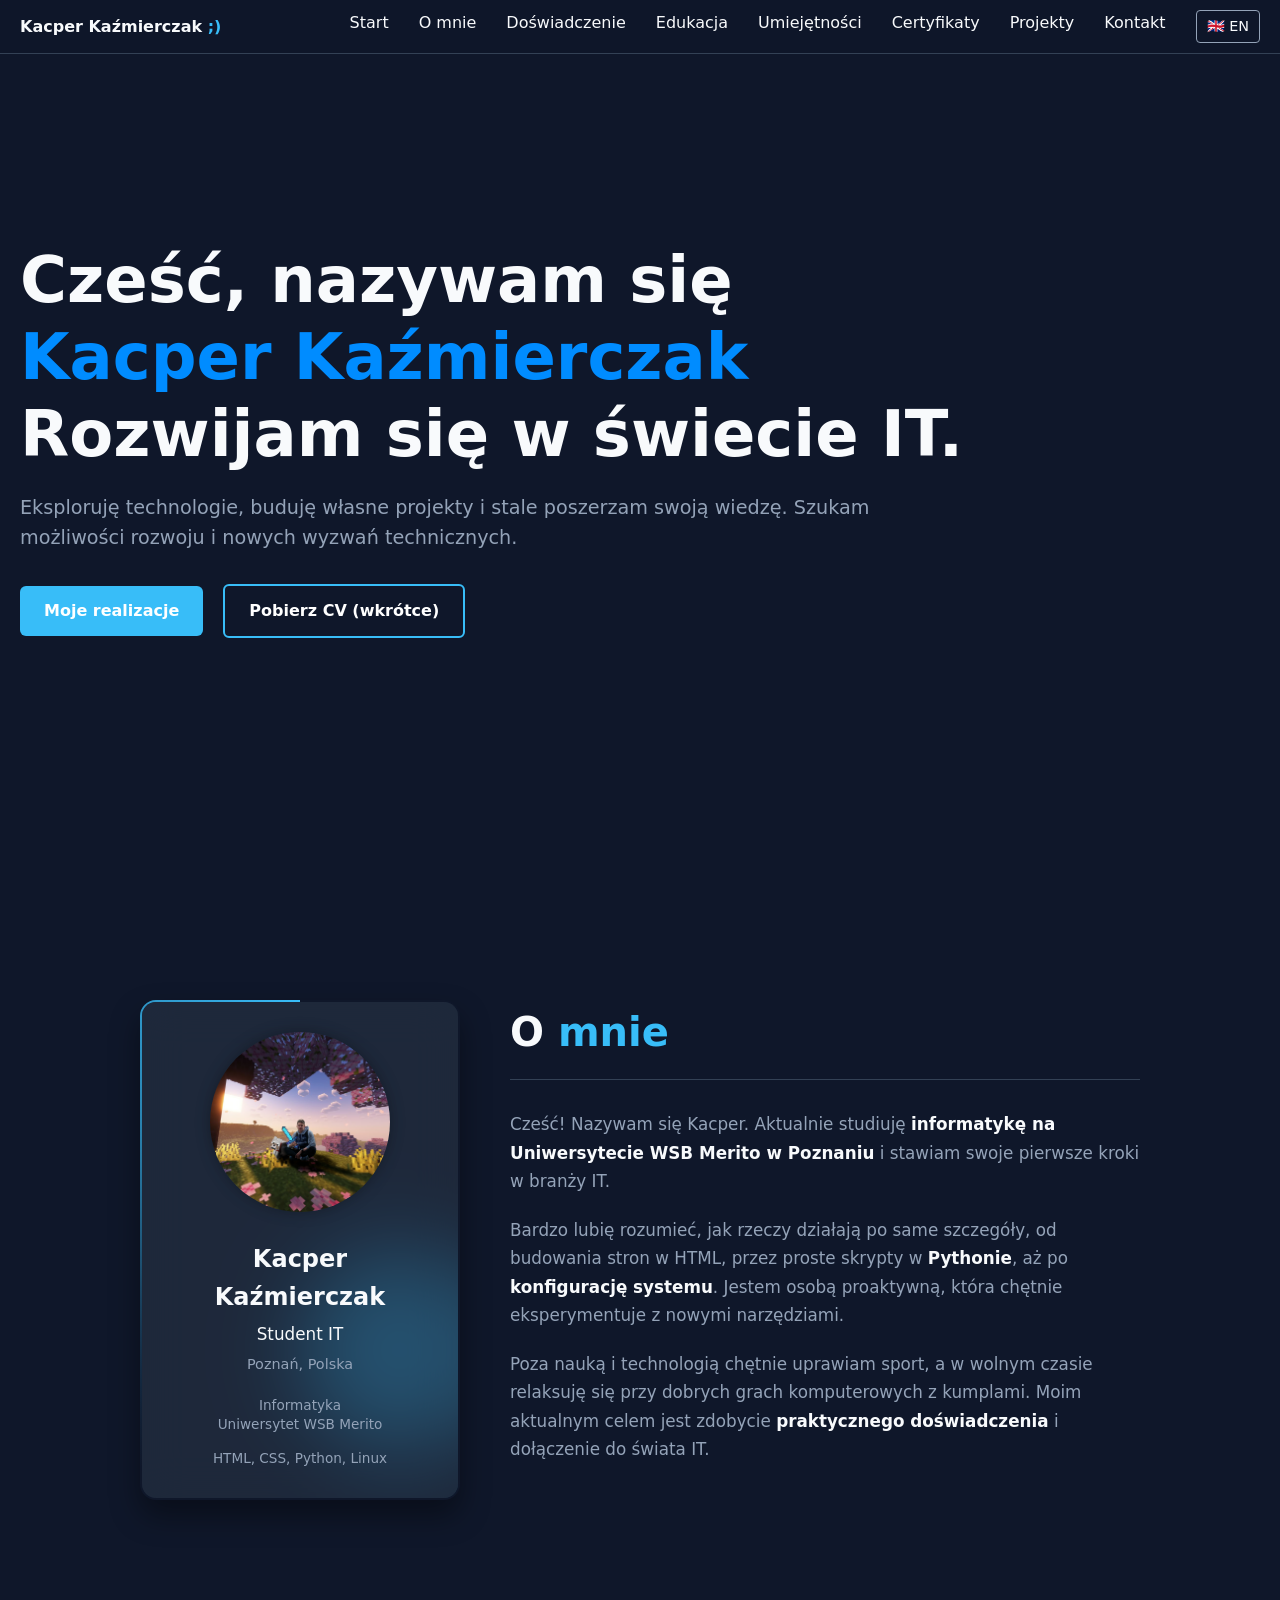
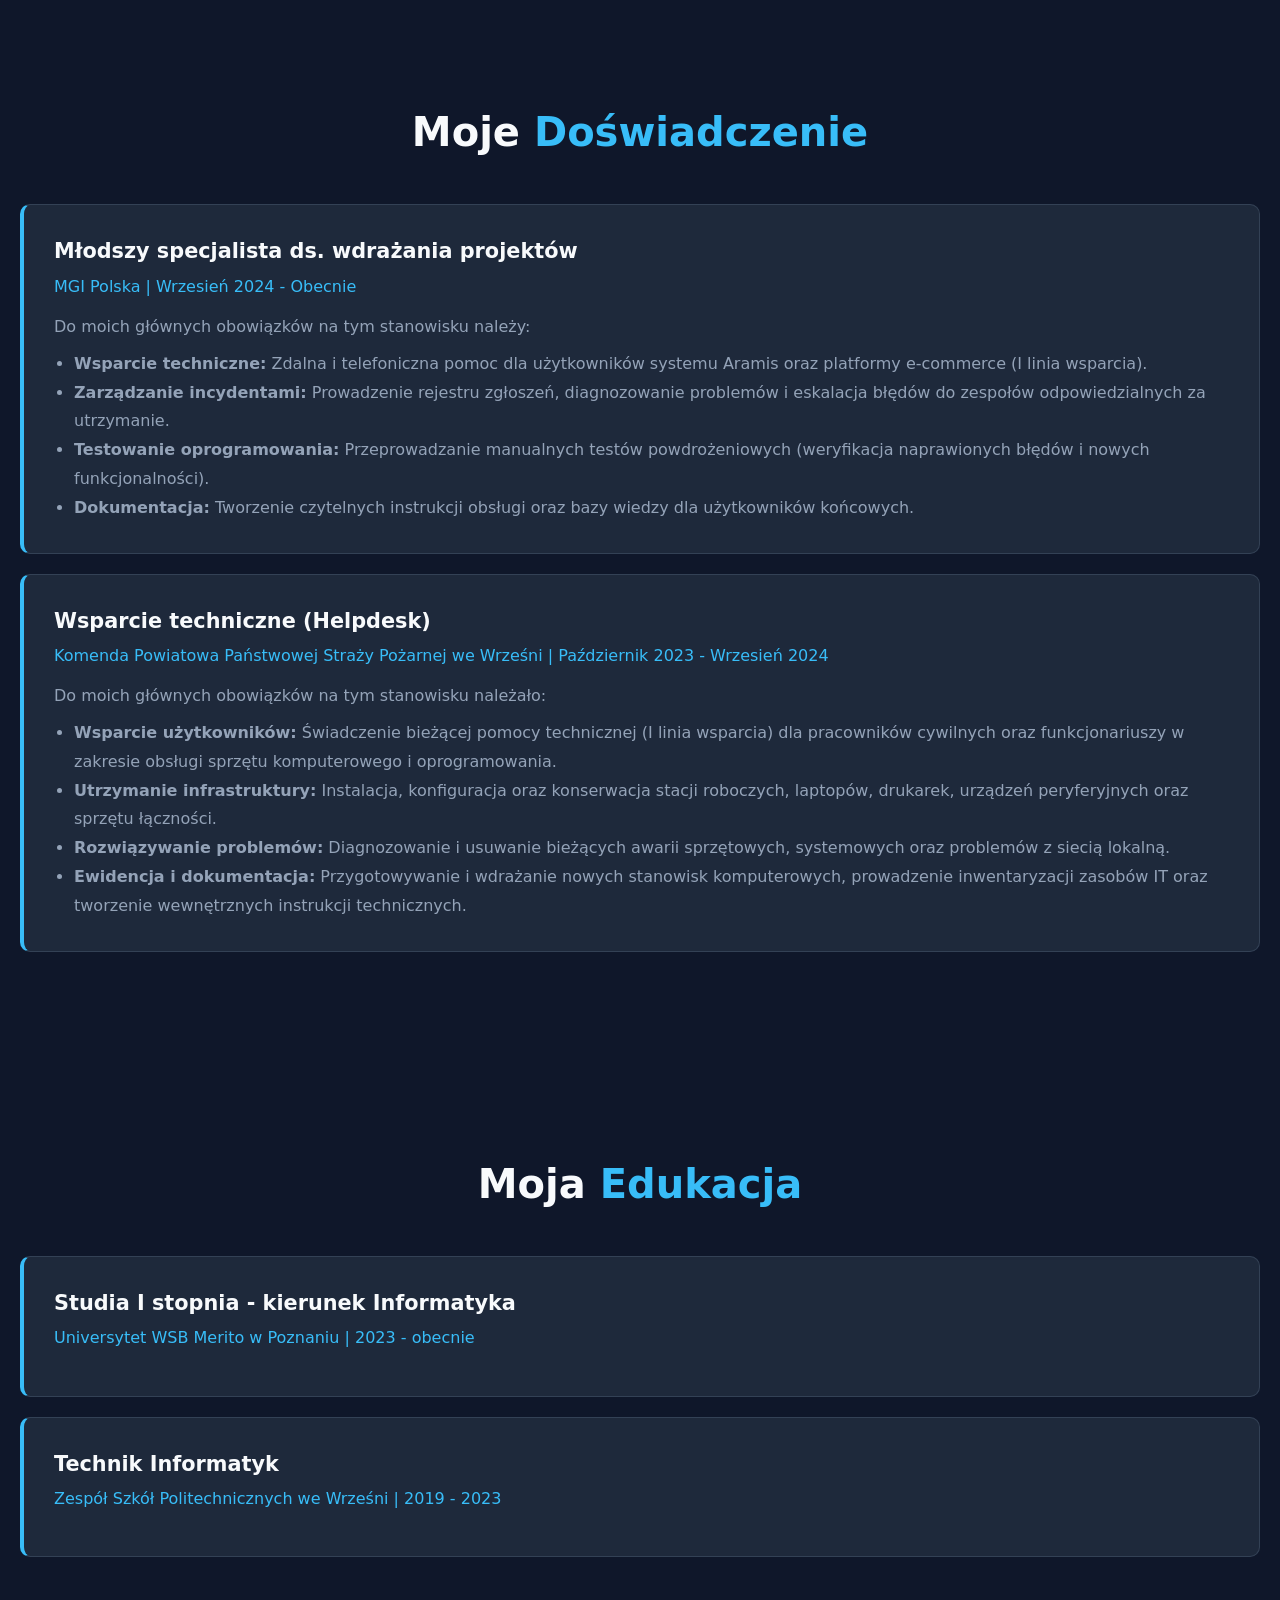
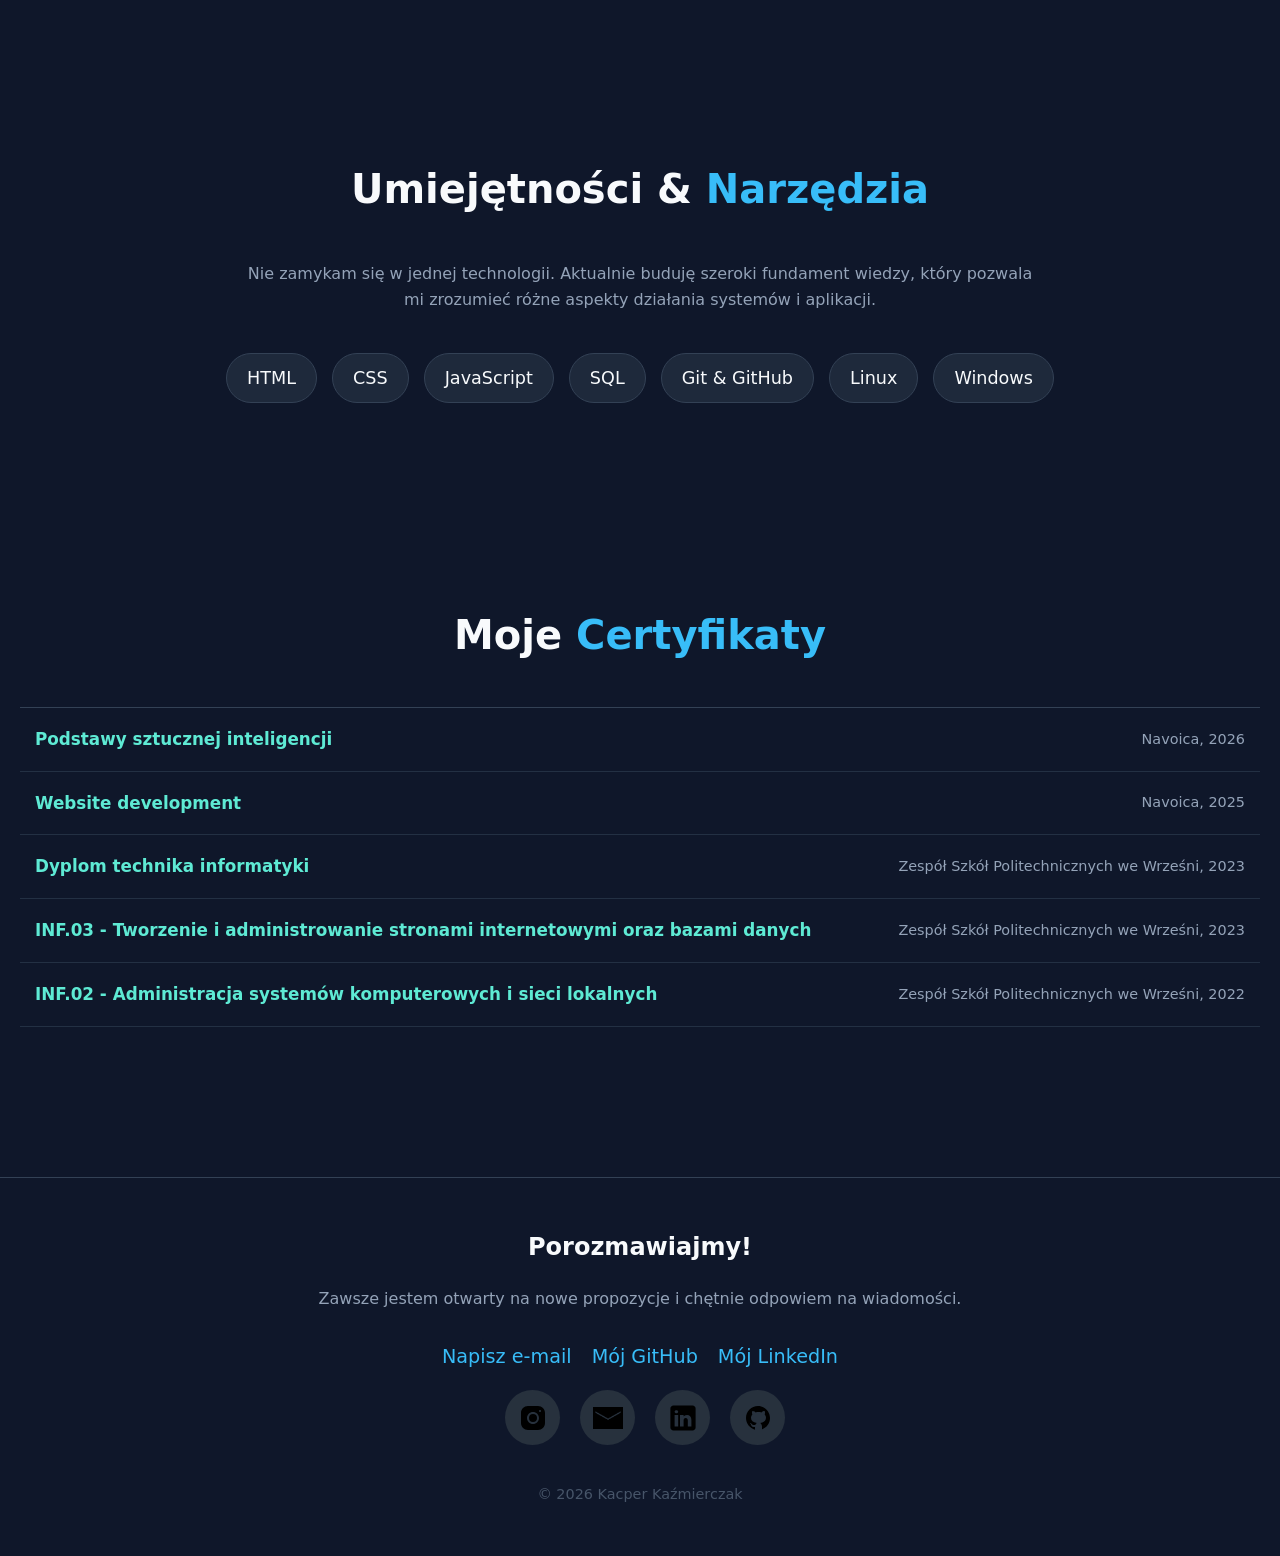
==== commit 74c743ef: "new icons - footer" ====
--- a/index.html
+++ b/index.html
@@ -216,11 +216,30 @@
         <p style="color: var(--text-muted); margin-bottom: 30px;">Zawsze jestem otwarty na nowe propozycje i chętnie odpowiem na wiadomości.</p>
         
         <div class="social-links">
-            <a href="mailto:twoj@email.com">Napisz e-mail</a>
+            <a href="mailto:ka.kazmierczak7@gmail.com">Napisz e-mail</a>
             <a href="https://github.com/KaziuXDD" target="_blank">Mój GitHub</a>
-            <a href="#" target="_blank">Mój LinkedIn</a>
+            <a href="www.linkedin.com/in/kacper-kaźmierczak-3997b341a" target="_blank">Mój LinkedIn</a>
+            
         </div>
-        <p style="color: #475569; font-size: 0.9rem; margin-top: 40px;">&copy; 2026 Kacper Kaźmierczak. Zbudowane samodzielnie.</p>
+        <div class="social-icons">
+            <button class="button" id="instagram">
+                <img src="images/icons-instagram.svg" alt="instagram" >
+            </button>
+
+            <button class="button" id="mail">
+                <img src="images/icons-mail.png" alt="mail" >
+            </button>
+
+            <button class="button" id="linkedin">
+                <img src="images/icons-linkedin.svg" alt="linkedin" > 
+            </button>
+
+            <button class="button" id="github">
+                <img src="images/icons-github.svg" alt="github" > 
+            </button>
+
+        </div>
+        <p style="color: #475569; font-size: 0.9rem; margin-top: 40px;">&copy; 2026 Kacper Kaźmierczak</p>
     </footer>
 
 </body>
--- a/style.css
+++ b/style.css
@@ -509,4 +509,69 @@
         text-align: left;
         font-size: 0.85rem;
     }
-}+}
+
+/* ikony w stopce */
+.social-icons {
+  display: flex;
+  justify-content: center;
+  gap: 15px;
+  margin-top: 20px;
+}
+
+.button {
+  cursor: pointer;
+  width: 50px;
+  height: 50px;
+  border-radius: 50px;
+  border: none;
+  background: linear-gradient(120deg, #833ab4, #fd1d1d, #fcb045);
+  position: relative;
+  z-index: 0;
+  display: flex;
+  align-items: center;
+  justify-content: center;
+  margin-left: 10px;
+  transition: 0.1s;
+}
+.button img {
+  width: 30px;
+  height: 30px;
+  z-index: 9;
+}
+#instagram {
+  background: linear-gradient(120deg, #833ab4, #fd1d1d, #fcb045);
+}
+
+#linkedin {
+  background: linear-gradient(120deg, #0077b5, #00a0dc);
+}
+
+#mail {
+  background: linear-gradient(120deg, #53c710, #299109);
+}
+
+#github {
+  background: linear-gradient(120deg, #333333, #6e5494);
+}
+
+.button:active {
+  transform: scale(0.85);
+}
+
+.button::before {
+  content: "";
+  position: absolute;
+  width: 55px;
+  height: 55px;
+  background-color: #27313d;
+  border-radius: 50px;
+  z-index: -1;
+  border: 0px solid rgba(255, 255, 255, 0.411);
+  transition: 0.4s;
+}
+
+.button:hover::before {
+  width: 0px;
+  height: 0px;
+}
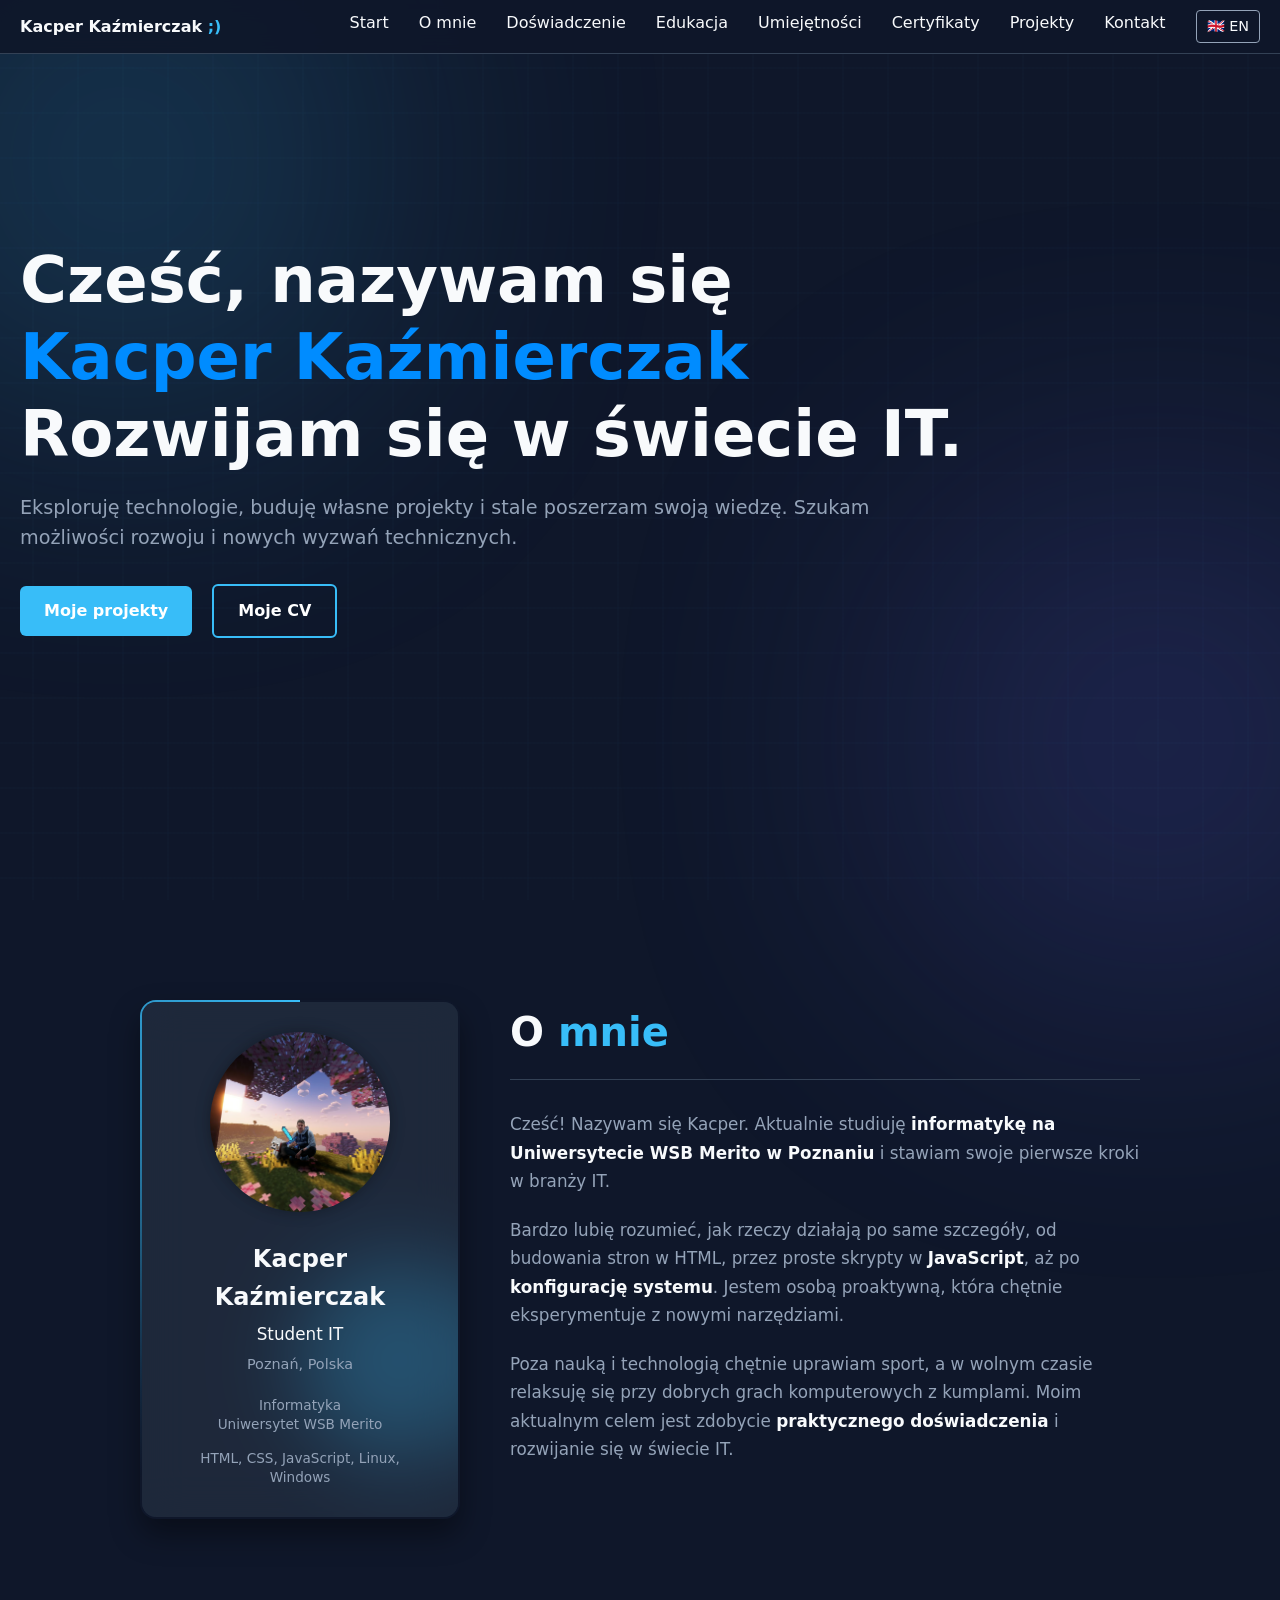
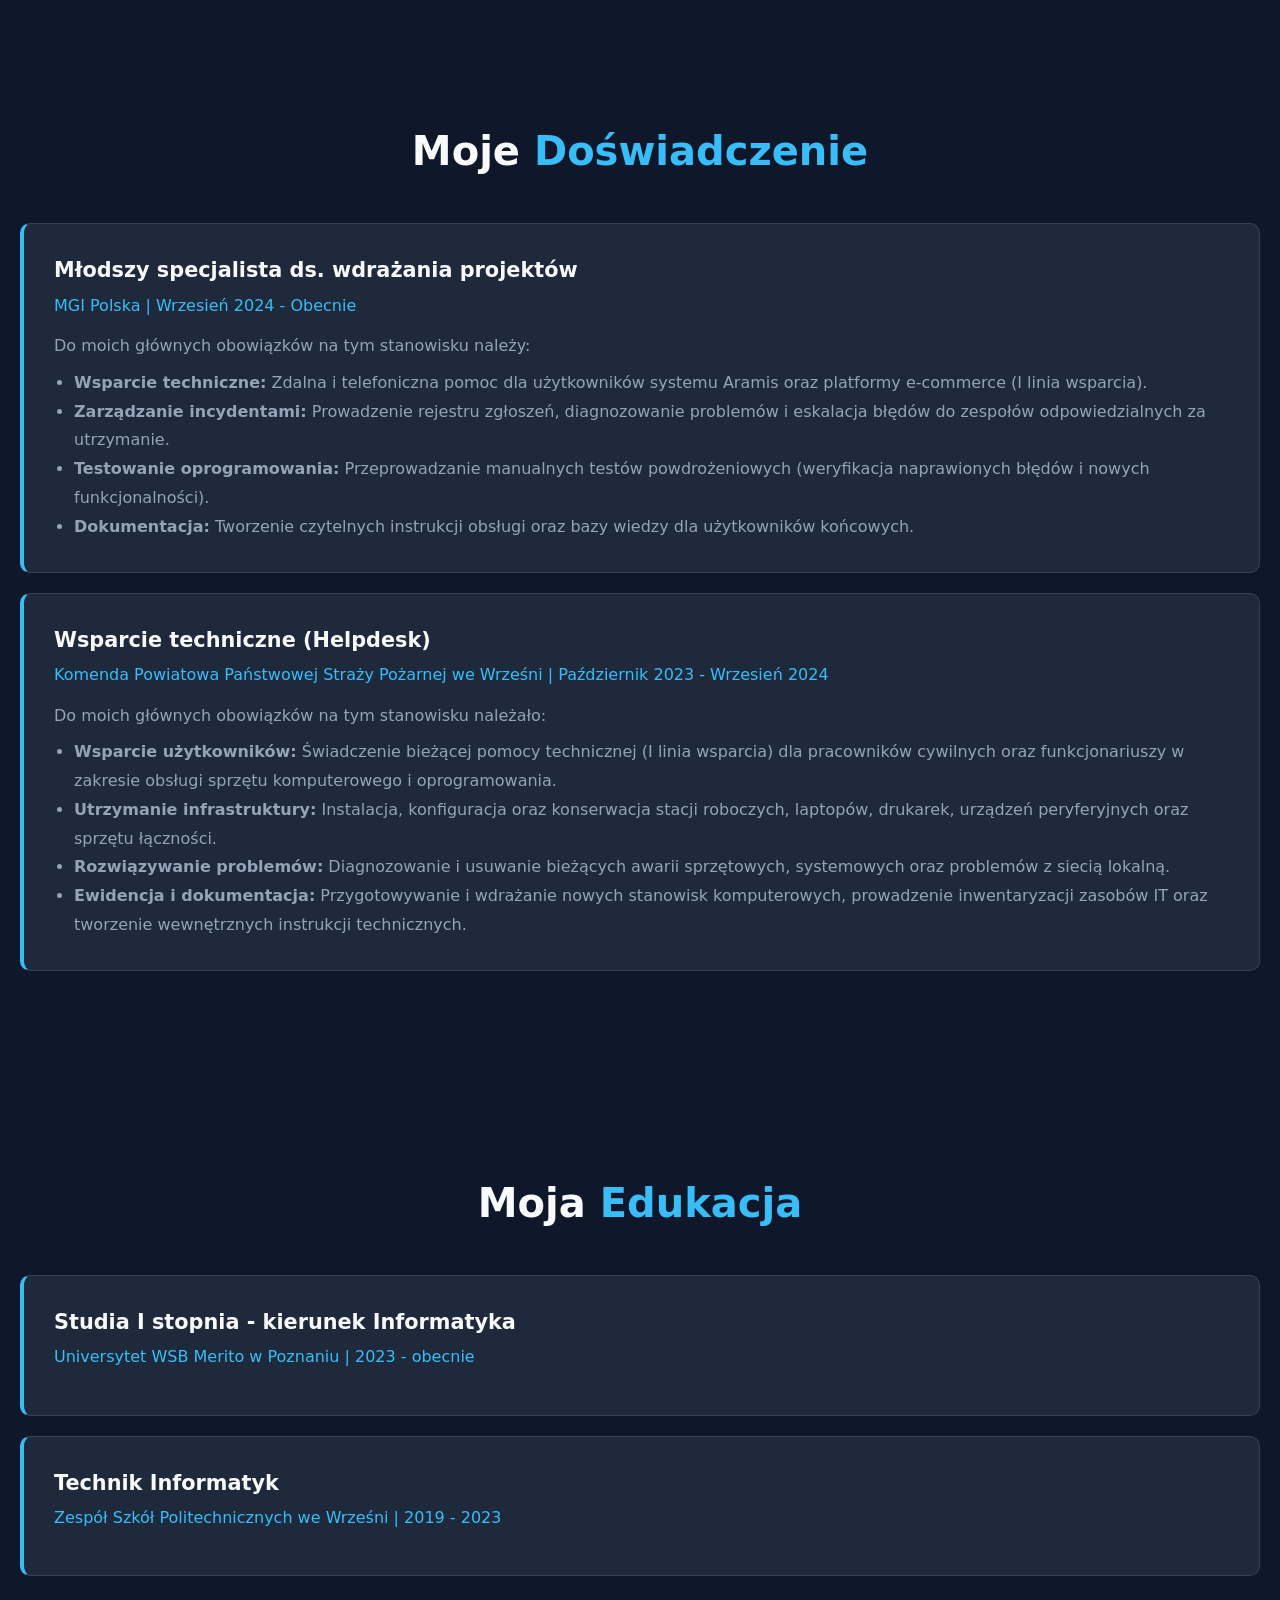
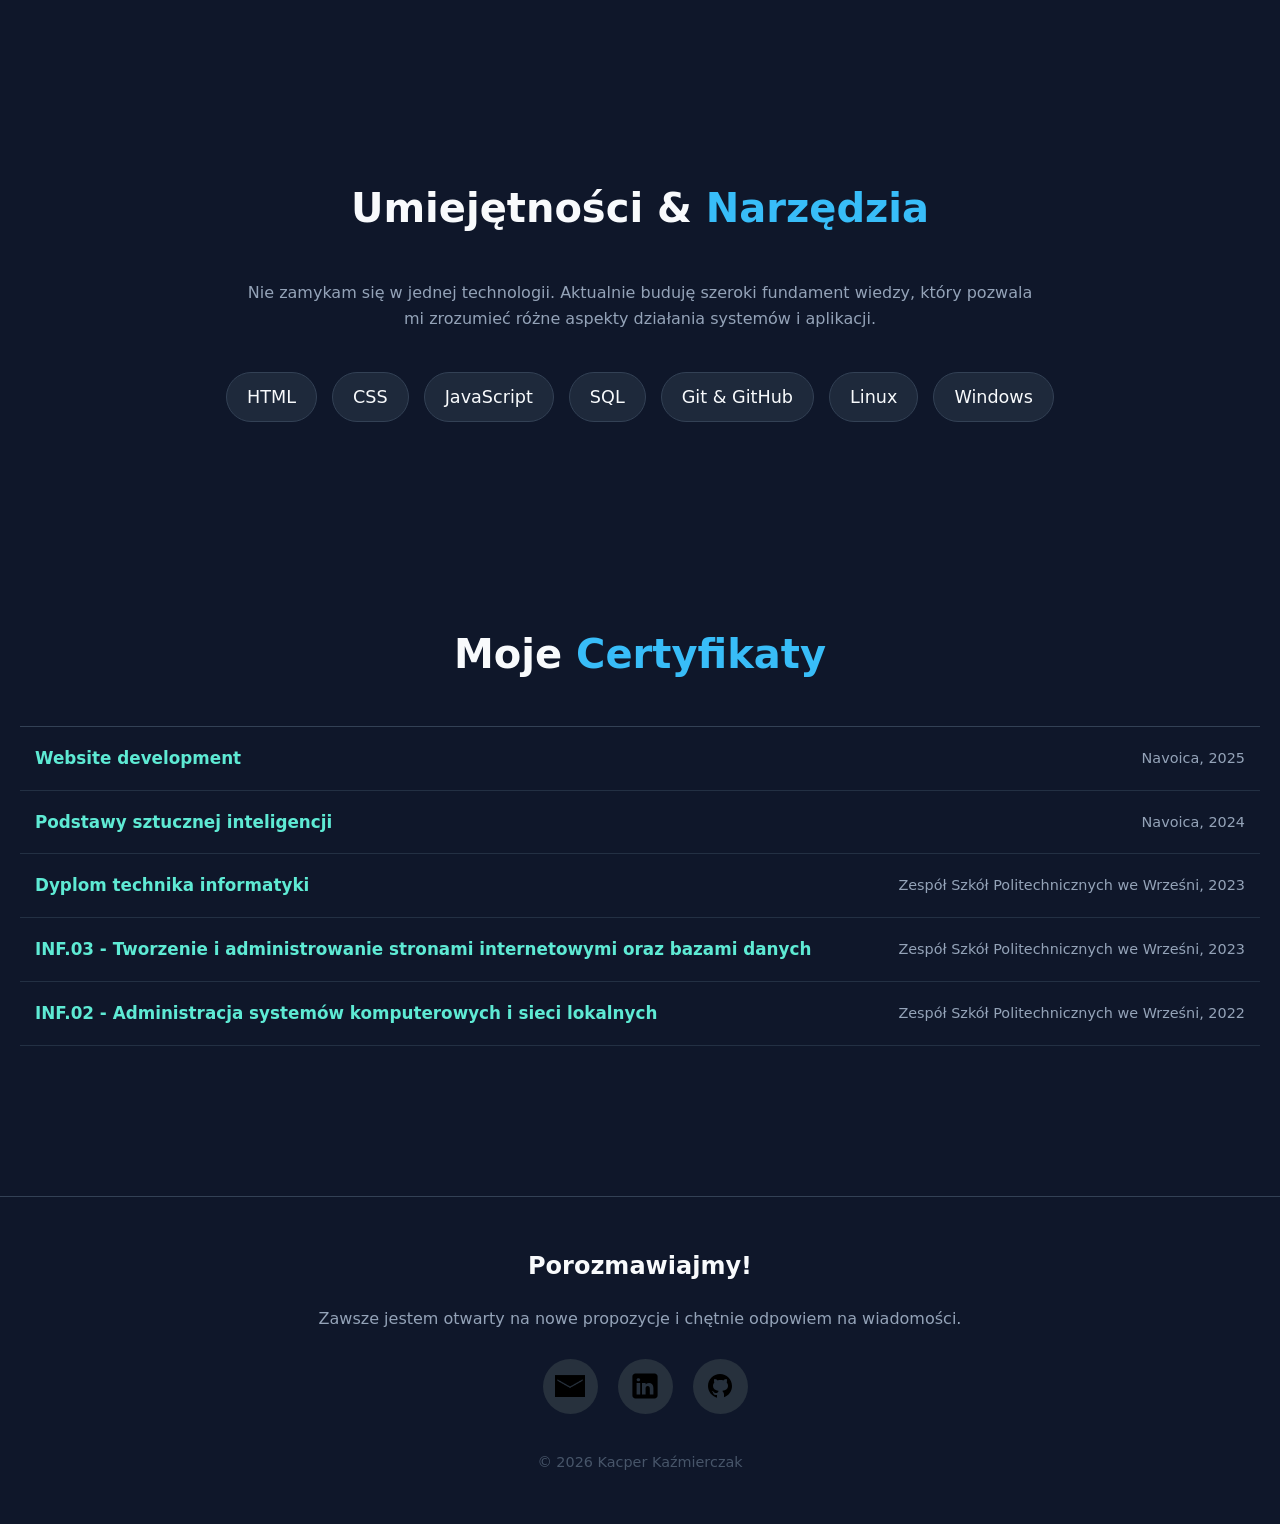
==== commit 7270739d: "New background, some minor changes" ====
--- a/index.html
+++ b/index.html
@@ -31,8 +31,10 @@
             <h1>Cześć, nazywam się <br><span style="color: rgb(0, 140, 255);">Kacper Kaźmierczak</span> <br>Rozwijam się w świecie IT.</h1>
             <p>Eksploruję technologie, buduję własne projekty i stale poszerzam swoją wiedzę. Szukam możliwości rozwoju i nowych wyzwań technicznych.</p>
             <div>
-                <a href="#projects" class="btn">Moje realizacje</a>
-                <a href="#" class="btn btn-outline">Pobierz CV (wkrótce)</a>
+                <a href="#projects" class="btn">Moje projekty</a>
+                <a href="Kacper_Kazmierczak_CV.pdf" target="_blank" class="btn btn-outline btn-svg">
+                    Moje CV
+                </a>
             </div>
         </section>
 
@@ -56,7 +58,7 @@
                             </p>
                             
                             <p class="tech-mini">
-                                HTML, CSS, Python, Linux
+                                HTML, CSS, JavaScript, Linux, Windows
                             </p>
                         </div>
                     </div>
@@ -71,11 +73,11 @@
                     </p>
                     
                     <p>
-                        Bardzo lubię rozumieć, jak rzeczy działają po same szczegóły, od budowania stron w HTML, przez proste skrypty w <strong>Pythonie</strong>, aż po <strong>konfigurację systemu</strong>. Jestem osobą proaktywną, która chętnie eksperymentuje z nowymi narzędziami.
+                        Bardzo lubię rozumieć, jak rzeczy działają po same szczegóły, od budowania stron w HTML, przez proste skrypty w <strong>JavaScript</strong>, aż po <strong>konfigurację systemu</strong>. Jestem osobą proaktywną, która chętnie eksperymentuje z nowymi narzędziami.
                     </p>
                     
                     <p>
-                        Poza nauką i technologią chętnie uprawiam sport, a w wolnym czasie relaksuję się przy dobrych grach komputerowych z kumplami. Moim aktualnym celem jest zdobycie <strong>praktycznego doświadczenia</strong> i dołączenie do świata IT.
+                        Poza nauką i technologią chętnie uprawiam sport, a w wolnym czasie relaksuję się przy dobrych grach komputerowych z kumplami. Moim aktualnym celem jest zdobycie <strong>praktycznego doświadczenia</strong> i rozwijanie się w świecie IT.
                     </p>
                 </div>
                 
@@ -157,18 +159,19 @@
             <h2 class="section-title">Moje <span>Certyfikaty</span></h2>
             
             <div class="cert-list">
-                <div class="cert-item">
-                    <a href="https://navoica.pl/certificates/fa1247d4c78c491a90722f70289f905e" target="_blank">
-                        <div class="cert-name highlight">Podstawy sztucznej inteligencji</div>
-                    </a>
-                    <div class="cert-meta">Navoica, 2026</div>
-                </div>
 
                 <div class="cert-item">
                     <a href="https://navoica.pl/certificates/19e25b0a643c4cf3883a55a0e93643d6" target="_blank">
                         <div class="cert-name highlight">Website development</div>
                     </a>
                     <div class="cert-meta">Navoica, 2025</div>
+                </div>
+
+                <div class="cert-item">
+                    <a href="https://navoica.pl/certificates/fa1247d4c78c491a90722f70289f905e" target="_blank">
+                        <div class="cert-name highlight">Podstawy sztucznej inteligencji</div>
+                    </a>
+                    <div class="cert-meta">Navoica, 2024</div>
                 </div>
                 
                 <div class="cert-item">
@@ -214,29 +217,28 @@
     <footer id="contact">
         <h2 style="margin-bottom: 20px;">Porozmawiajmy!</h2>
         <p style="color: var(--text-muted); margin-bottom: 30px;">Zawsze jestem otwarty na nowe propozycje i chętnie odpowiem na wiadomości.</p>
-        
-        <div class="social-links">
-            <a href="mailto:ka.kazmierczak7@gmail.com">Napisz e-mail</a>
-            <a href="https://github.com/KaziuXDD" target="_blank">Mój GitHub</a>
-            <a href="www.linkedin.com/in/kacper-kaźmierczak-3997b341a" target="_blank">Mój LinkedIn</a>
+
             
         </div>
         <div class="social-icons">
-            <button class="button" id="instagram">
-                <img src="images/icons-instagram.svg" alt="instagram" >
-            </button>
-
-            <button class="button" id="mail">
-                <img src="images/icons-mail.png" alt="mail" >
-            </button>
-
-            <button class="button" id="linkedin">
-                <img src="images/icons-linkedin.svg" alt="linkedin" > 
-            </button>
-
-            <button class="button" id="github">
-                <img src="images/icons-github.svg" alt="github" > 
-            </button>
+
+            <a href="mailto:ka.kazmierczak7@gmail.com">
+                <button class="button" id="mail">
+                    <img src="images/icons-mail.png" alt="mail" >
+                </button>
+            </a>
+
+            <a href="https://www.linkedin.com/in/kacper-ka%C5%BAmierczak/" target="_blank">
+                <button class="button" id="linkedin">
+                    <img src="images/icons-linkedin.svg" alt="linkedin" > 
+                </button>
+            </a>
+
+            <a href="https://github.com/KaziuXDD" target="_blank">
+                <button class="button" id="github">
+                    <img src="images/icons-github.svg" alt="github" > 
+                </button>
+            </a>
 
         </div>
         <p style="color: #475569; font-size: 0.9rem; margin-top: 40px;">&copy; 2026 Kacper Kaźmierczak</p>
--- a/style.css
+++ b/style.css
@@ -14,15 +14,68 @@
             font-family: 'Segoe UI', system-ui, sans-serif;
         }
 
-        html {
-            scroll-behavior: smooth; /* Płynne przewijanie do sekcji */
-        }
-
-        body {
-            background-color: var(--bg-color);
-            color: var(--text-main);
-            line-height: 1.6;
-        }
+
+html {
+    scroll-behavior: smooth;
+    background-color: var(--bg-color); 
+}
+
+body {
+    background-color: transparent; 
+    color: var(--text-main);
+    line-height: 1.6;
+    position: relative;
+    z-index: 0;
+    margin: 0;
+
+    /* OPCJA 1: Siatka technologiczna nałożona na wierzch (Warstwa 3) */
+    background-image: 
+        linear-gradient(rgba(56, 189, 248, 0.03) 1px, transparent 1px),
+        linear-gradient(90deg, rgba(56, 189, 248, 0.03) 1px, transparent 1px);
+    background-size: 45px 45px; /* Rozmiar oczek siatki */
+    background-position: center center;
+    background-attachment: fixed; 
+}
+
+body::before,
+body::after {
+    content: '';
+    position: fixed; 
+    width: 500px;
+    height: 500px;
+    border-radius: 50%;
+    filter: blur(140px); 
+    z-index: -1; 
+    opacity: 0.22; 
+    pointer-events: none; 
+    animation: float-bg 18s infinite alternate ease-in-out;
+}
+
+/* Kula 1 (Jasnoniebieska) - startuje w lewym górnym rogu */
+body::before {
+    background-color: var(--accent);
+    top: -10%;
+    left: -10%;
+}
+
+/* Kula 2 (Fioletowo-indygo) - startuje w prawym dolnym rogu */
+body::after {
+    background-color: #6366f1;
+    bottom: -10%;
+    right: -10%;
+    animation-duration: 24s; 
+    animation-direction: alternate-reverse;
+}
+
+/* Animacja łagodnego pływania i delikatnego pulsowania kul */
+@keyframes float-bg {
+    0% {
+        transform: translate(0, 0) scale(1);
+    }
+    100% {
+        transform: translate(120px, 80px) scale(1.5);
+    }
+}
 
         a {
             text-decoration: none;
@@ -176,6 +229,7 @@
             border: 1px solid #334155;
             font-size: 1.1rem;
         }
+        
 
         /* --- SEKCJA PROJEKTY --- */
         .projects-grid {
@@ -221,24 +275,15 @@
             margin-top: 50px;
         }
 
-        .social-links {
-            display: flex;
-            justify-content: center;
-            gap: 20px;
-            margin-bottom: 20px;
-        }
-
-        .social-links a {
-            font-size: 1.2rem;
-        }
-
         /* --- RESPONSyWNOŚĆ (Dla telefonów) --- */
         @media (max-width: 768px) {
             #hero h1 { font-size: 2.5rem; }
             .nav-links { display: none; } /* Chowa menu na telefonie dla uproszczenia */
             .btn-outline { margin-left: 0; margin-top: 15px; display: block; width: max-content; }
         }
+        
         /* --- TIMELINE (Dla Doświadczenia i Edukacji) --- */
+        
 .timeline {
     display: flex;
     flex-direction: column;
@@ -296,7 +341,7 @@
 
 .about-sidebar {
     position: relative;
-    flex: 0 0 320px; /* Sztywna szerokość karty */
+    flex: 0 0 320px; 
     width: 320px;
     border-radius: 16px;
     z-index: 1;
@@ -367,7 +412,7 @@
     text-align: center;
     width: 100%;
     height: 100%;
-    box-sizing: border-box; /* Ważne: zapobiega rozpychaniu karty przez padding */
+    box-sizing: border-box; 
 }
 
 /* Style tekstów i zdjęcia wewnątrz karty */
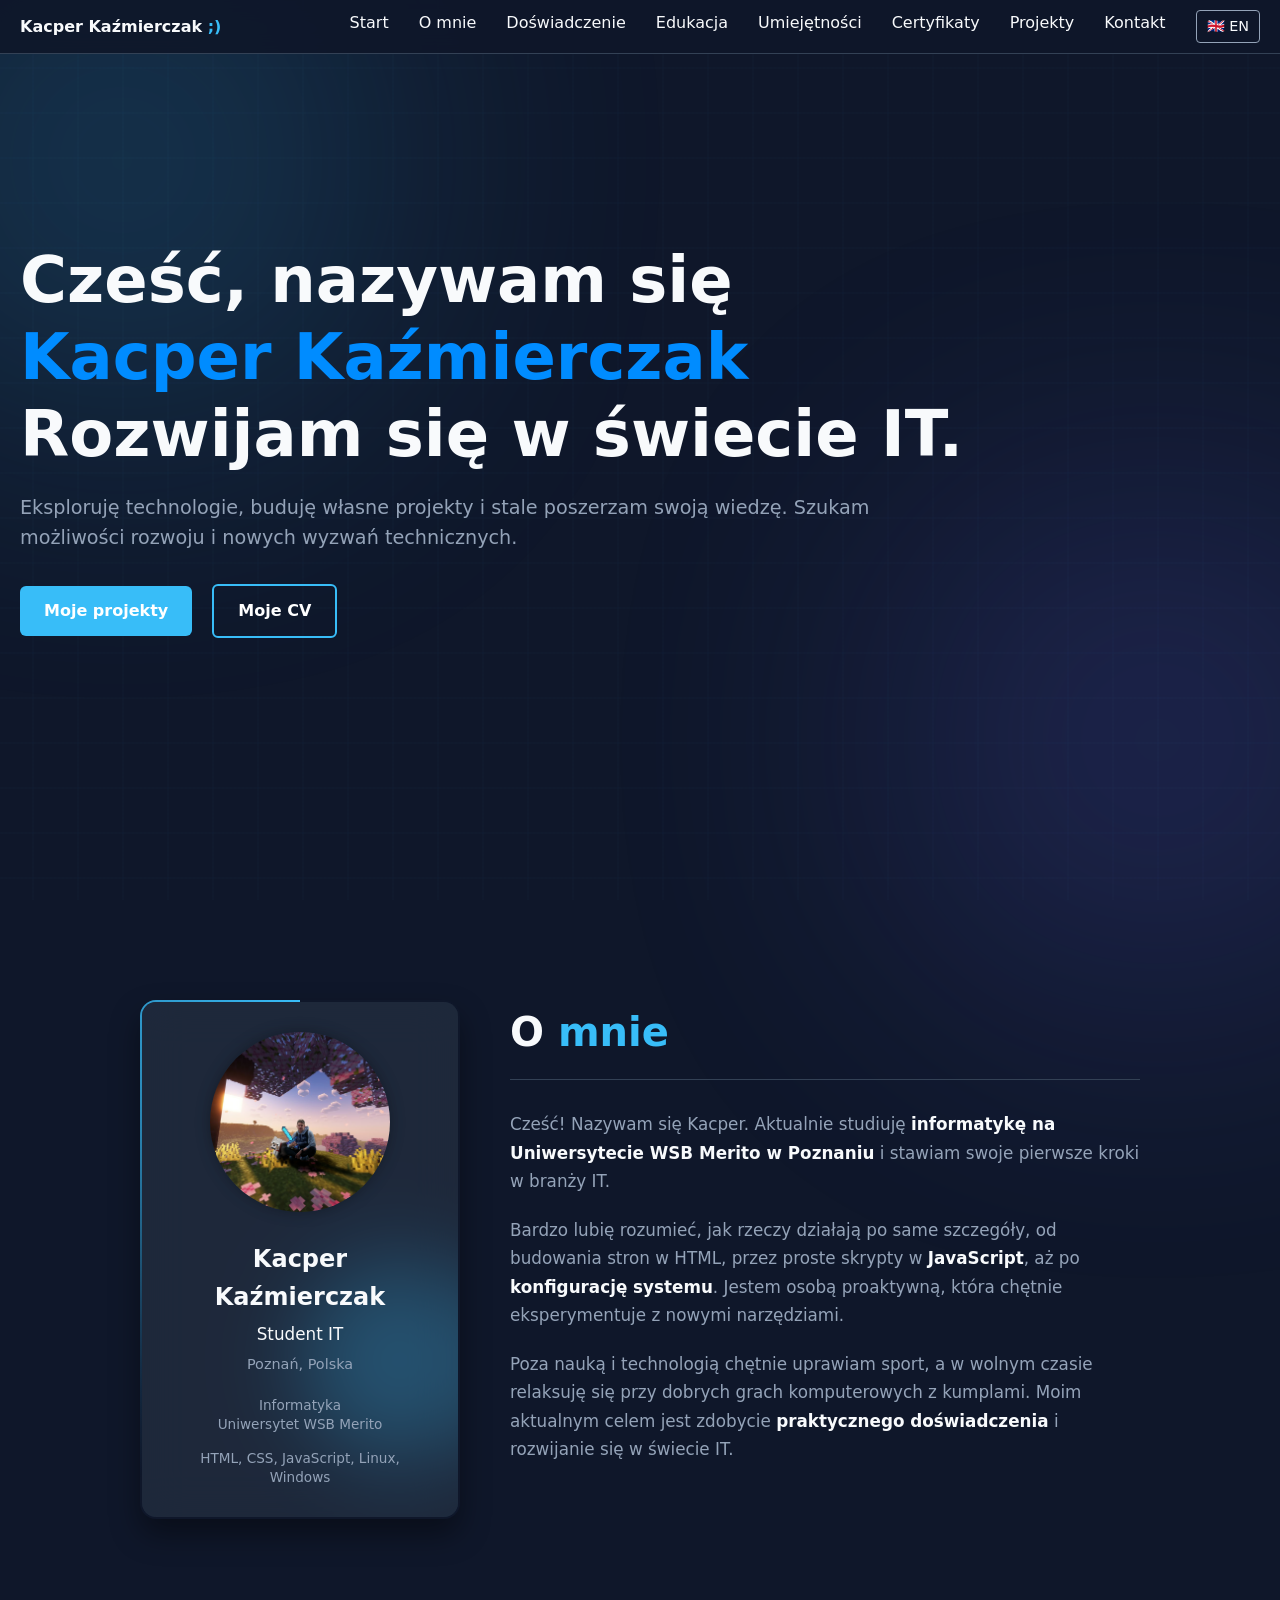
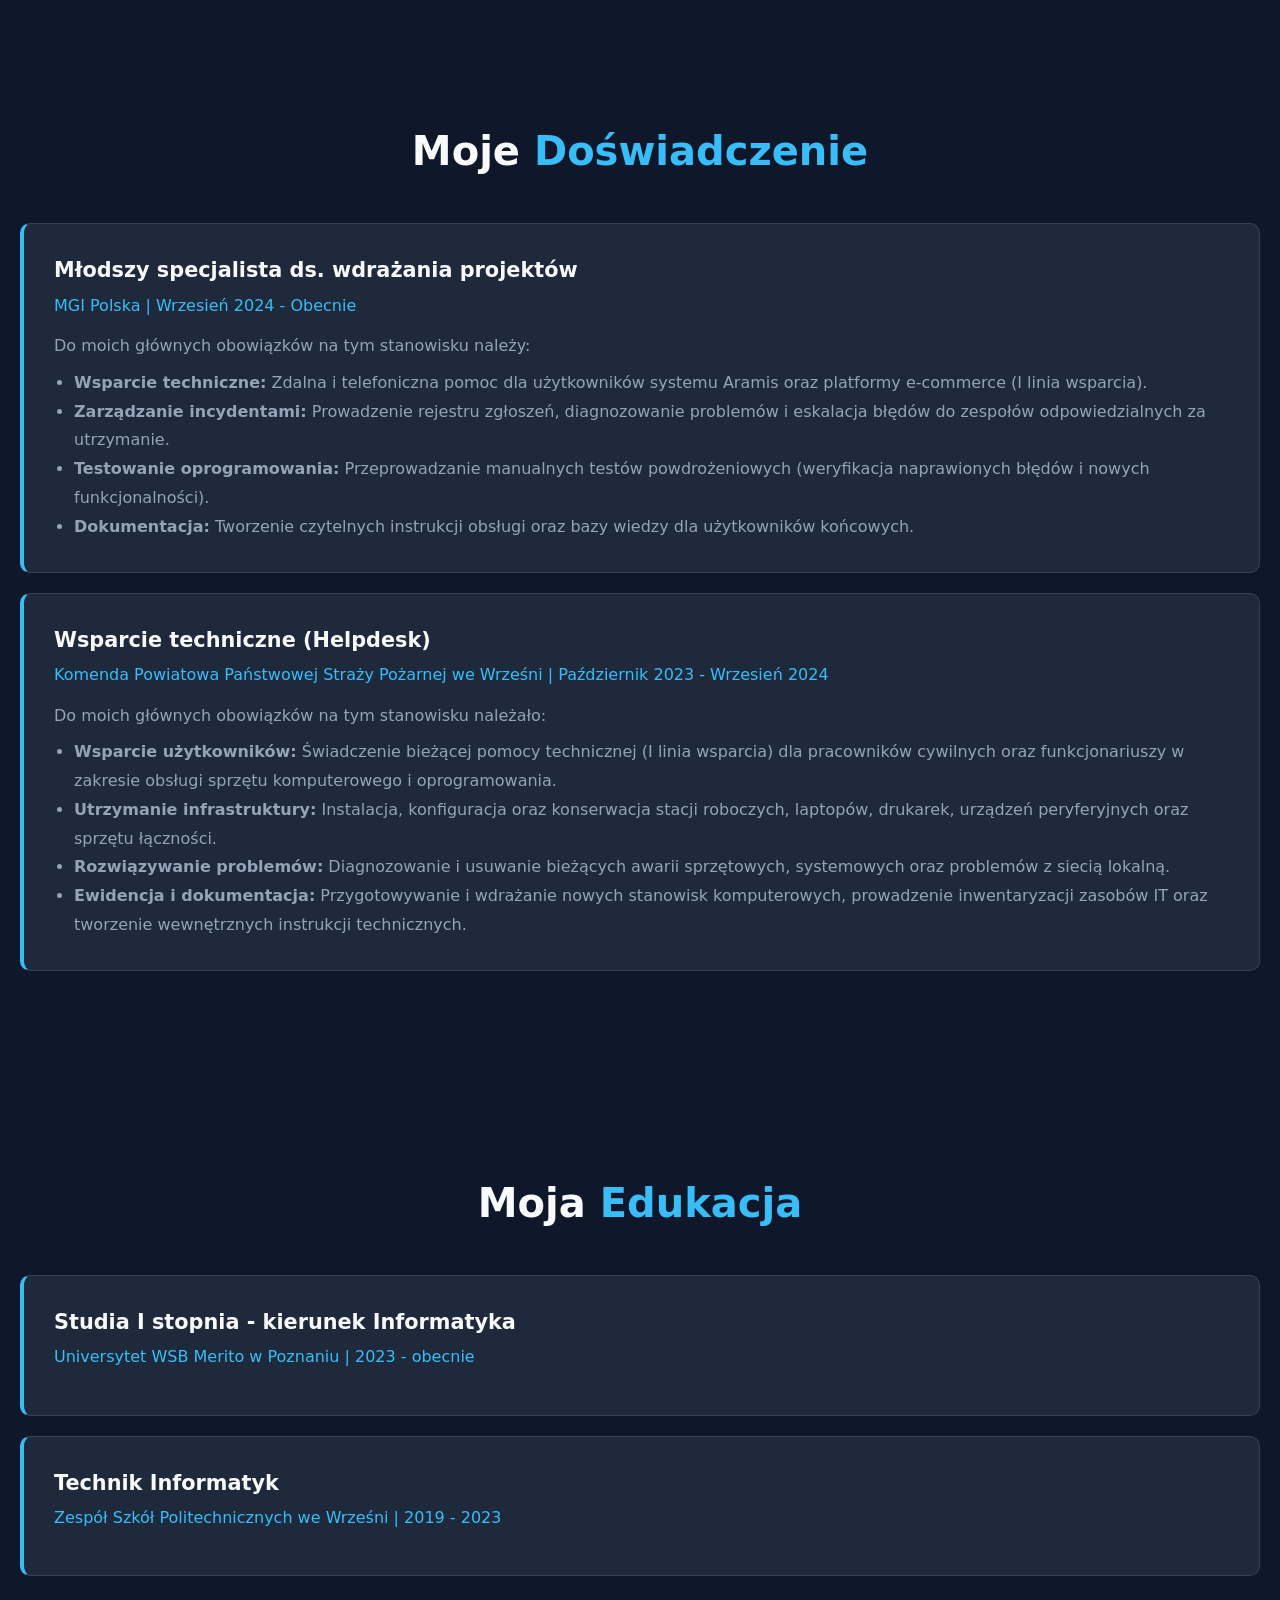
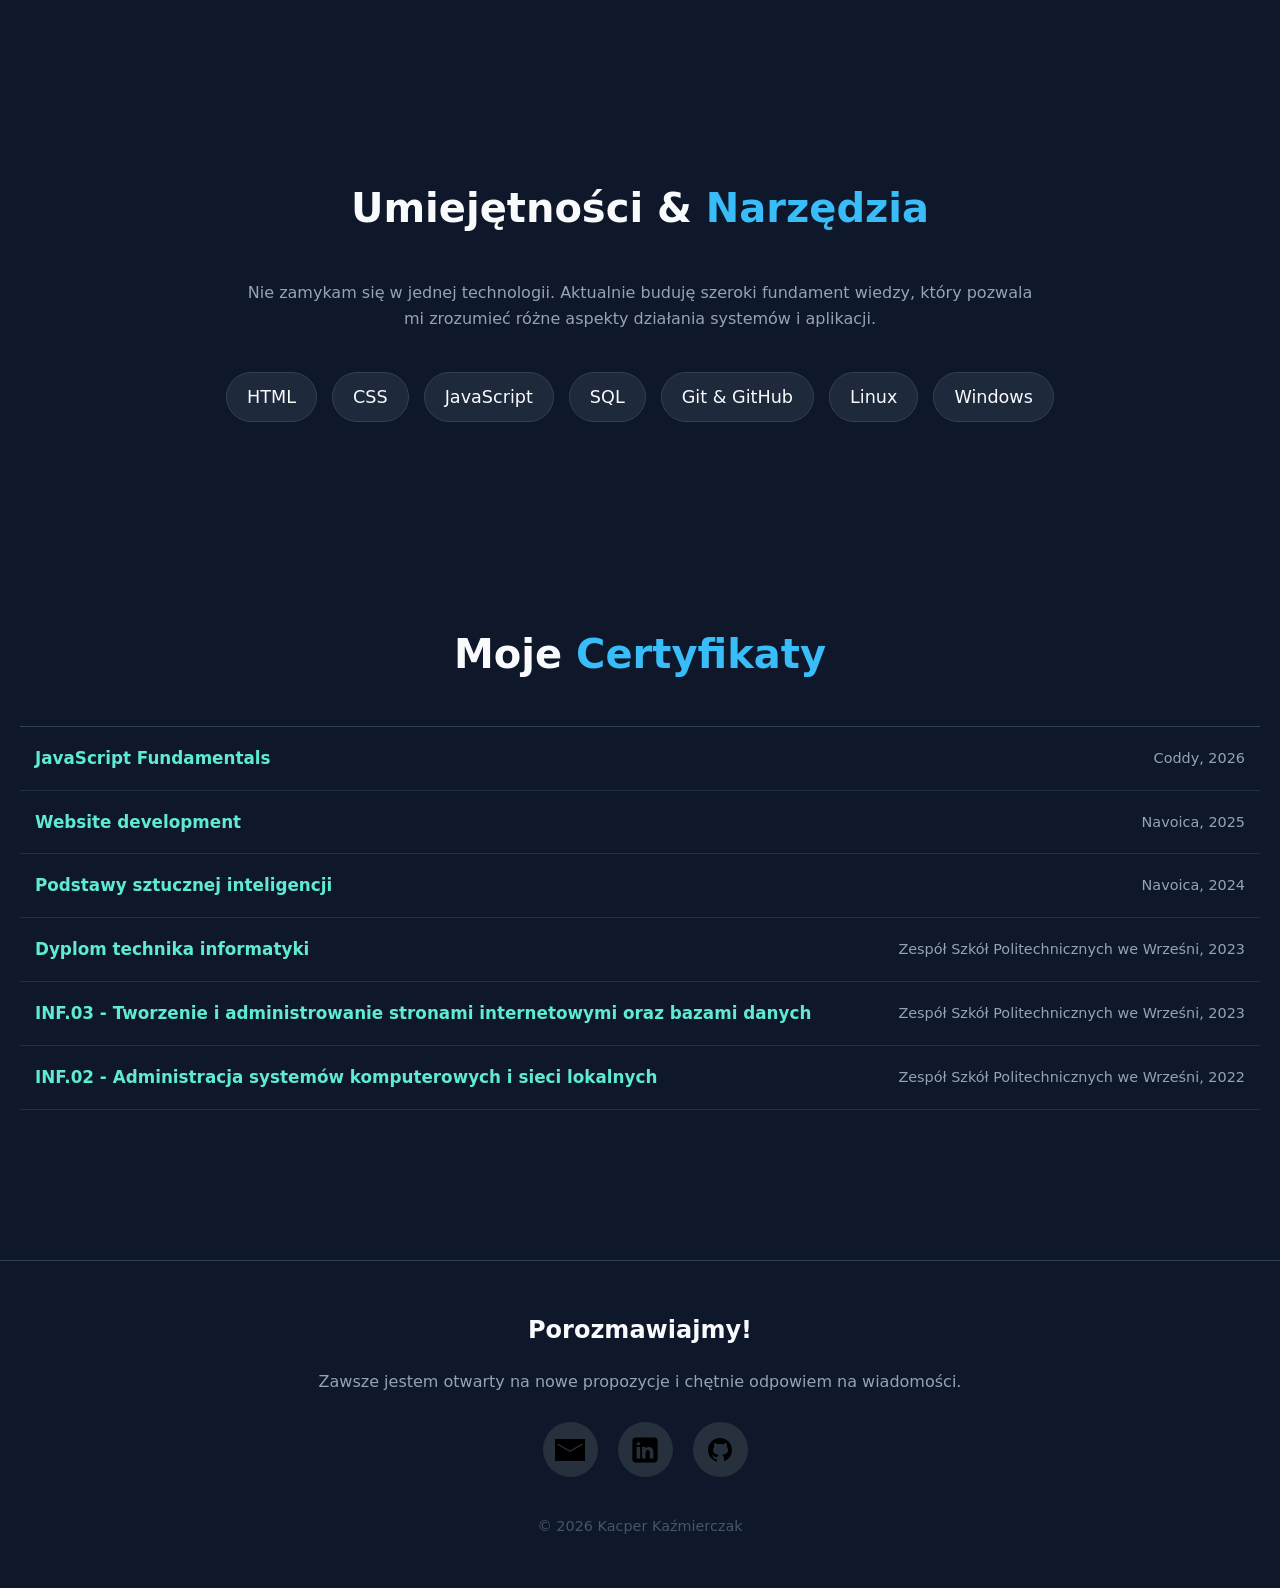
==== commit df090e91: "new certyfication" ====
--- a/index.html
+++ b/index.html
@@ -20,7 +20,7 @@
                 <li><a href="#certifications">Certyfikaty</a></li>
                 <li><a href="#projects">Projekty</a></li>
                 <li><a href="#contact">Kontakt</a></li>
-                <li><a href="en.html" class="lang-switch">🇬🇧 EN</a></li>
+                <li><a href="indexEngVersion.html" class="lang-switch">🇬🇧 EN</a></li>
             </ul>
         </nav>
     </header>
@@ -161,6 +161,13 @@
             <div class="cert-list">
 
                 <div class="cert-item">
+                    <a href="https://coddy.tech/certifications/UT7GCD-javascript-Bi8cmJ" target="_blank">
+                        <div class="cert-name highlight">JavaScript Fundamentals</div>
+                    </a>
+                    <div class="cert-meta">Coddy, 2026</div>
+                </div>
+
+                <div class="cert-item">
                     <a href="https://navoica.pl/certificates/19e25b0a643c4cf3883a55a0e93643d6" target="_blank">
                         <div class="cert-name highlight">Website development</div>
                     </a>
